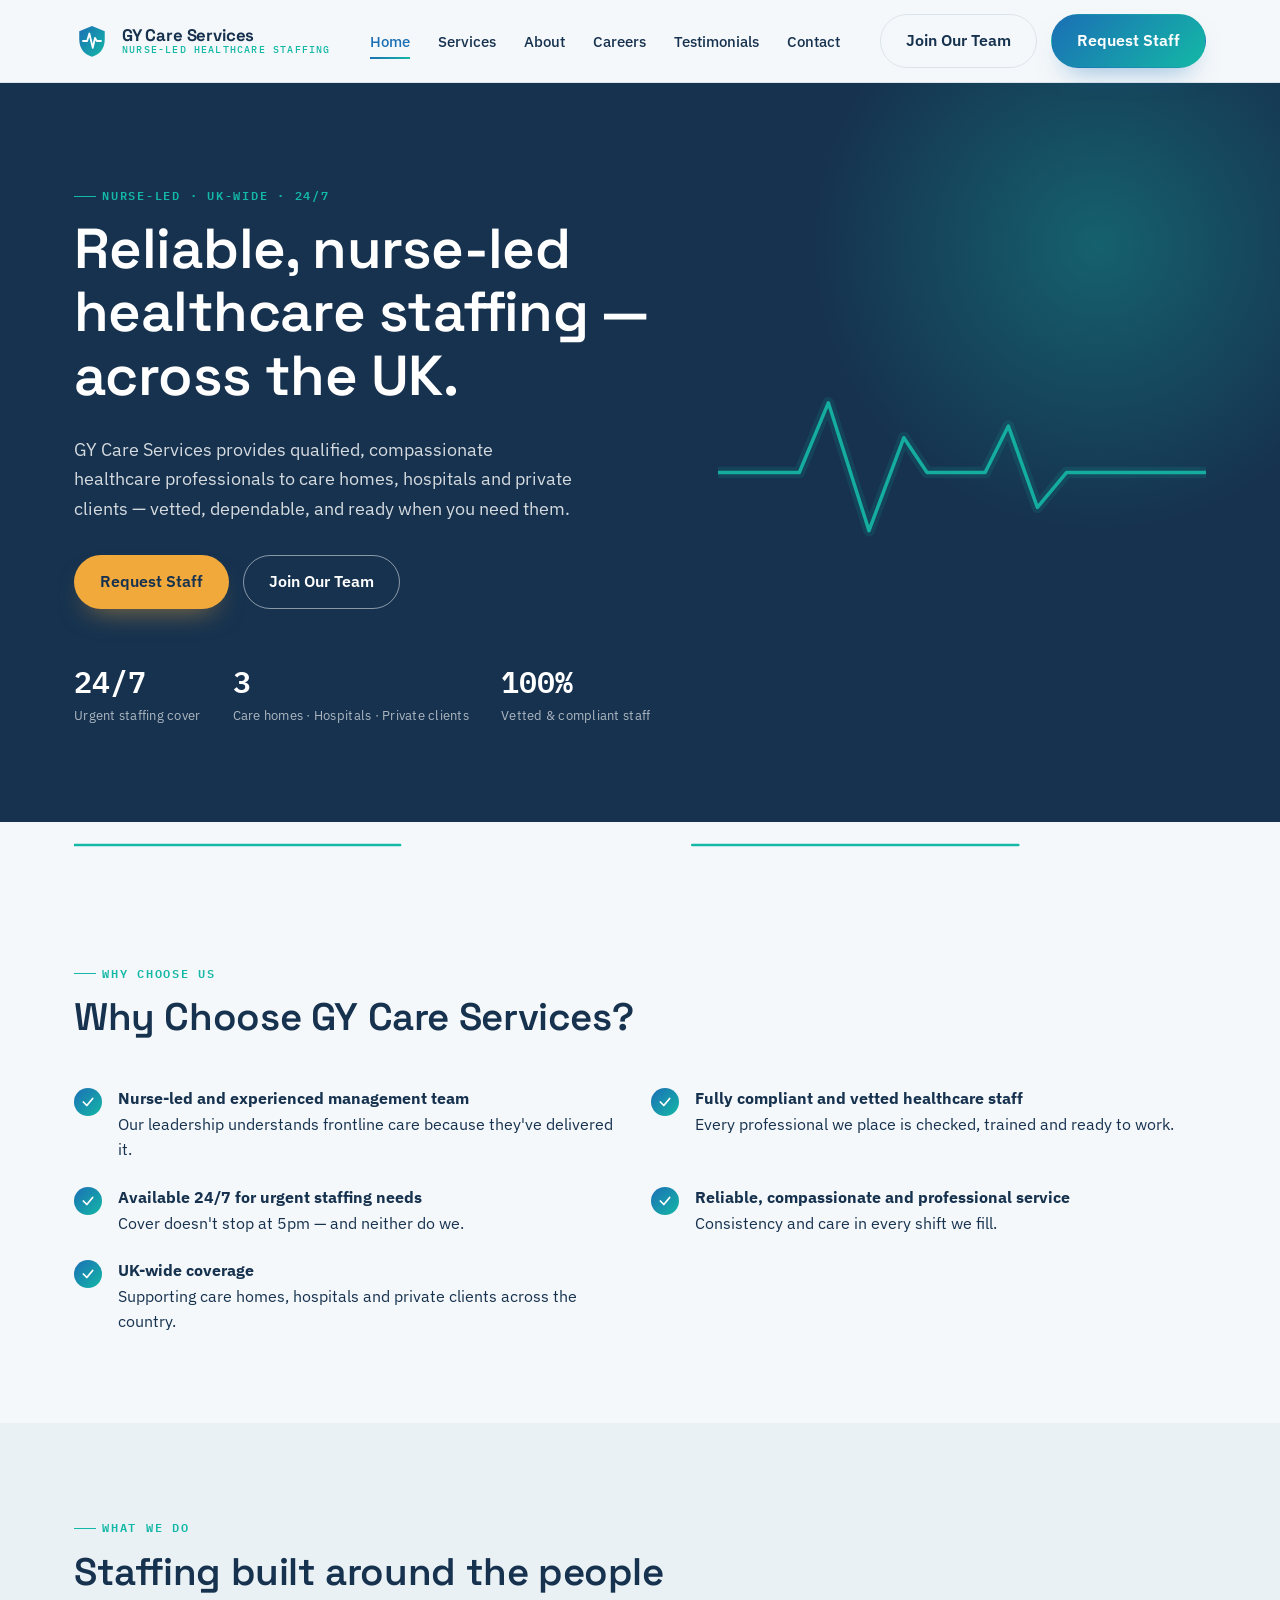
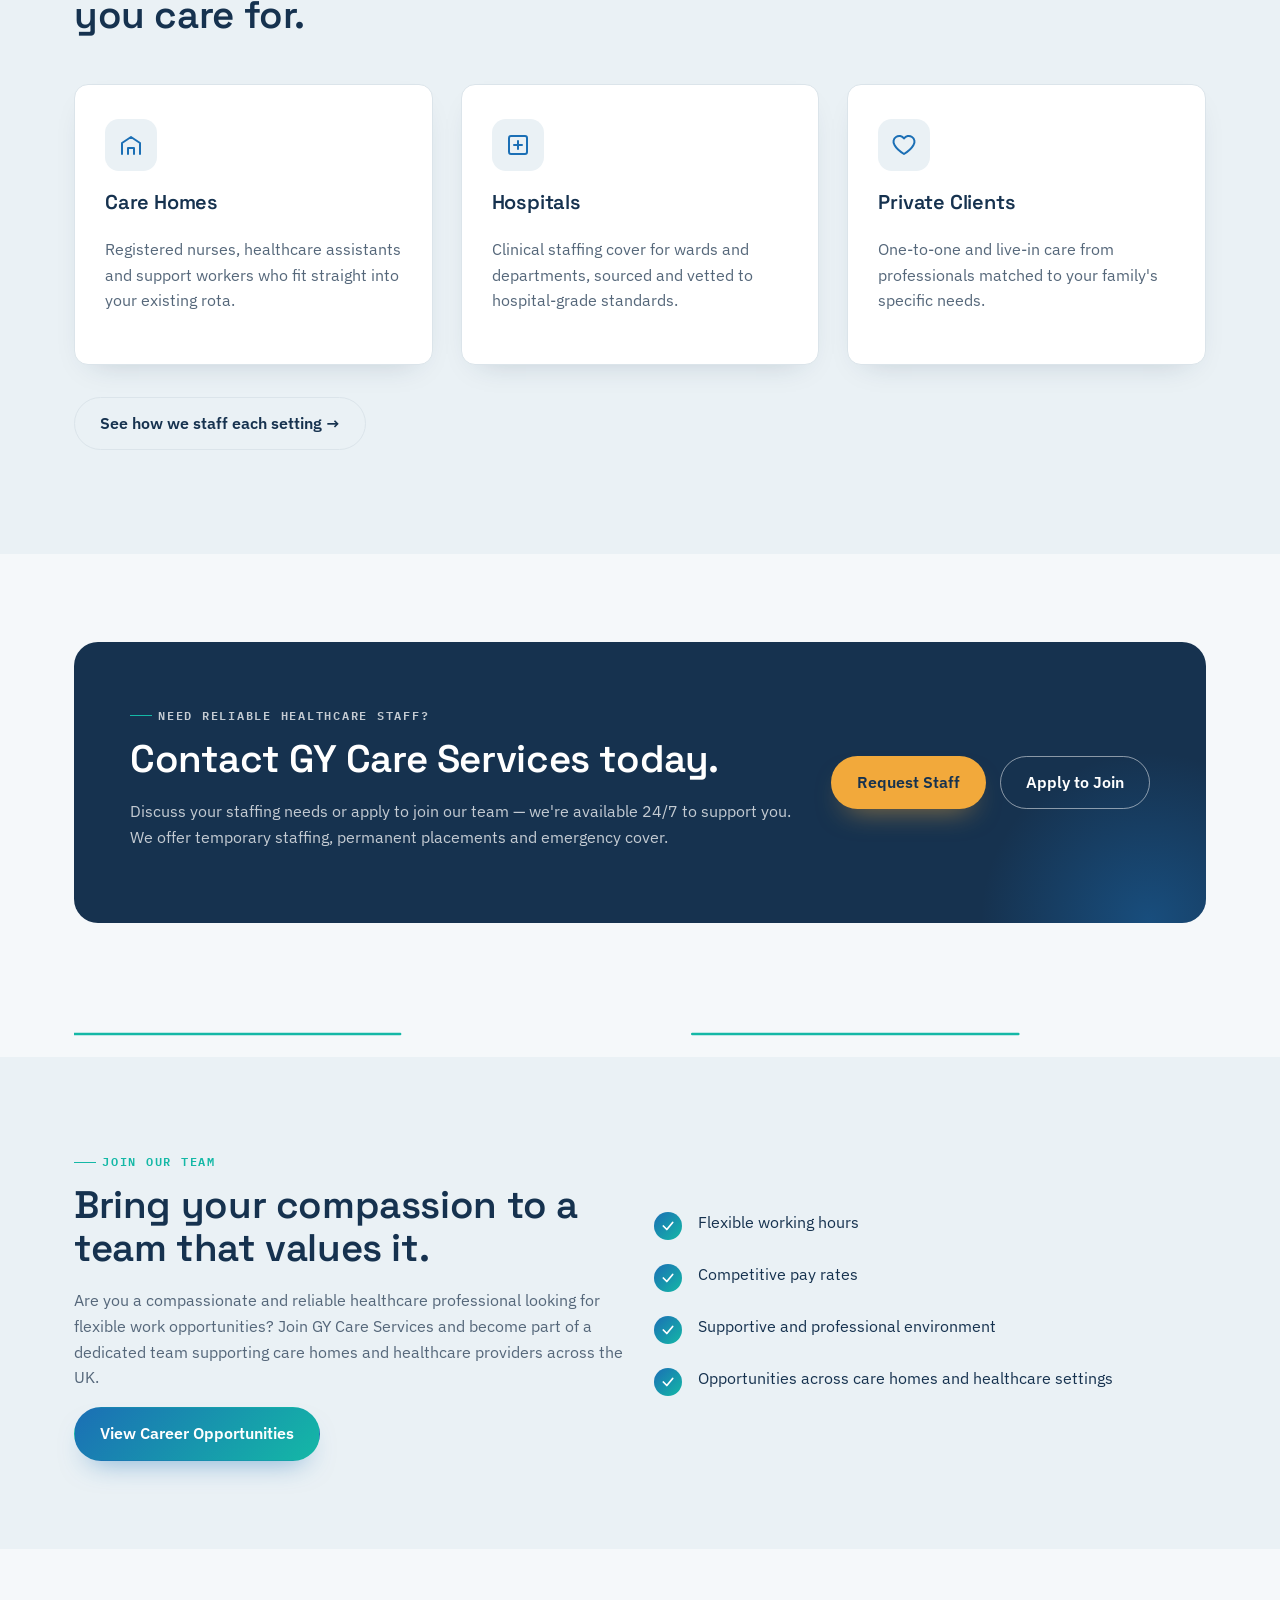
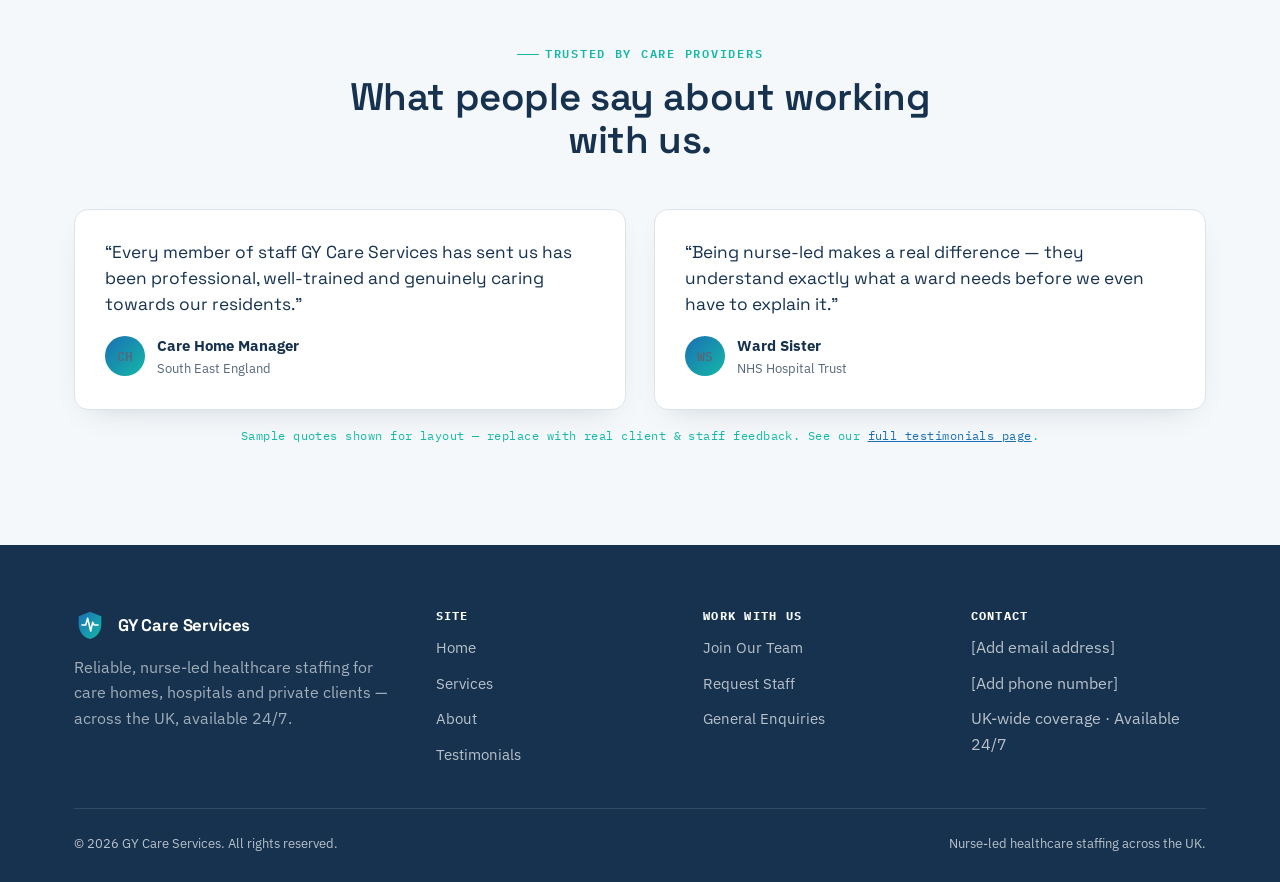
==== gy-care-services/index.html @ 8658a8b5 "Add GY Care Services marketing website Multi-page static site (Home, Services, About, Careers, Testi" ====
<!doctype html>
<html lang="en-GB">
<head>
<meta charset="UTF-8">
<meta name="viewport" content="width=device-width, initial-scale=1">
<title>GY Care Services — Nurse-Led Healthcare Staffing Across the UK</title>
<meta name="description" content="GY Care Services supplies qualified, compassionate healthcare professionals to care homes, hospitals and private clients across the UK. Nurse-led, fully vetted, available 24/7.">
<link rel="icon" type="image/svg+xml" href="images/favicon.svg">
<link rel="preconnect" href="https://fonts.googleapis.com">
<link rel="preconnect" href="https://fonts.gstatic.com" crossorigin>
<link href="https://fonts.googleapis.com/css2?family=Space+Grotesk:wght@500;600;700&family=IBM+Plex+Sans:wght@400;500;600&family=IBM+Plex+Mono:wght@500;600&display=swap" rel="stylesheet">
<link rel="stylesheet" href="css/style.css">
</head>
<body>

<a class="skip-link" href="#main">Skip to content</a>

<header class="site-header" id="siteHeader">
  <div class="header-inner">
    <a href="index.html" class="brand" aria-label="GY Care Services — home">
      <svg class="brand-mark" width="36" height="36" viewBox="0 0 48 48" aria-hidden="true">
        <defs>
          <linearGradient id="gyGrad-home" x1="0" y1="0" x2="1" y2="1">
            <stop offset="0" stop-color="#1B6FB5"/>
            <stop offset="1" stop-color="#14B8A6"/>
          </linearGradient>
        </defs>
        <path d="M24 4 L41 11 V22 C41 34.5 33.5 42.5 24 45 C14.5 42.5 7 34.5 7 22 V11 Z" fill="url(#gyGrad-home)"/>
        <path d="M12 24 H17.5 L20.5 14 L25 33 L28 20 L30.5 24 H36" fill="none" stroke="#fff" stroke-width="2.4" stroke-linecap="round" stroke-linejoin="round"/>
      </svg>
      <span class="brand-name">GY Care Services<small>Nurse-led healthcare staffing</small></span>
    </a>

    <nav class="main-nav" id="mainNav" aria-label="Primary">
      <a href="index.html" aria-current="page">Home</a>
      <a href="services.html">Services</a>
      <a href="about.html">About</a>
      <a href="careers.html">Careers</a>
      <a href="testimonials.html">Testimonials</a>
      <a href="contact.html">Contact</a>
    </nav>

    <div class="header-actions">
      <a class="btn btn-outline" href="careers.html">Join Our Team</a>
      <a class="btn btn-primary" href="contact.html">Request Staff</a>
      <button class="nav-toggle" id="navToggle" aria-expanded="false" aria-controls="mainNav" aria-label="Toggle menu">
        <span></span><span></span><span></span>
      </button>
    </div>
  </div>
</header>

<main id="main">

  <section class="hero">
    <div class="container hero-inner">
      <div>
        <p class="eyebrow">Nurse-led · UK-wide · 24/7</p>
        <h1>Reliable, nurse-led healthcare staffing — across the UK.</h1>
        <p class="hero-lede">GY Care Services provides qualified, compassionate healthcare professionals to care homes, hospitals and private clients — vetted, dependable, and ready when you need them.</p>
        <div class="hero-actions">
          <a class="btn btn-amber" href="contact.html">Request Staff</a>
          <a class="btn btn-ghost" href="careers.html">Join Our Team</a>
        </div>
        <dl class="hero-stats">
          <div class="hero-stat">
            <dt>24/7</dt>
            <dd>Urgent staffing cover</dd>
          </div>
          <div class="hero-stat">
            <dt>3</dt>
            <dd>Care homes · Hospitals · Private clients</dd>
          </div>
          <div class="hero-stat">
            <dt>100%</dt>
            <dd>Vetted &amp; compliant staff</dd>
          </div>
        </dl>
      </div>
      <svg class="hero-pulse" viewBox="0 0 420 160" aria-hidden="true">
        <path d="M0 90 H70 L95 30 L130 140 L160 60 L180 90 H230 L250 50 L275 120 L300 90 H420" fill="none" stroke="currentColor" stroke-width="3" stroke-linecap="round" stroke-linejoin="round" opacity="0.9"/>
        <path d="M0 90 H70 L95 30 L130 140 L160 60 L180 90 H230 L250 50 L275 120 L300 90 H420" fill="none" stroke="currentColor" stroke-width="10" stroke-linecap="round" stroke-linejoin="round" opacity="0.12"/>
      </svg>
    </div>
  </section>

  <svg class="pulse-divider container" viewBox="0 0 1180 46" aria-hidden="true">
    <path d="M0 23 H460 L490 4 L525 42 L560 12 L585 23 H1180"/>
  </svg>

  <section class="section">
    <div class="container">
      <div class="section-head">
        <p class="eyebrow">Why choose us</p>
        <h2>Why Choose GY Care Services?</h2>
      </div>
      <ul class="value-list grid grid-2">
        <li>
          <span class="tick" aria-hidden="true">
            <svg width="14" height="14" viewBox="0 0 24 24"><path fill="none" stroke="currentColor" stroke-width="3" stroke-linecap="round" stroke-linejoin="round" d="M4 12l6 6L20 6"/></svg>
          </span>
          <span><strong>Nurse-led and experienced management team</strong><br>Our leadership understands frontline care because they've delivered it.</span>
        </li>
        <li>
          <span class="tick" aria-hidden="true">
            <svg width="14" height="14" viewBox="0 0 24 24"><path fill="none" stroke="currentColor" stroke-width="3" stroke-linecap="round" stroke-linejoin="round" d="M4 12l6 6L20 6"/></svg>
          </span>
          <span><strong>Fully compliant and vetted healthcare staff</strong><br>Every professional we place is checked, trained and ready to work.</span>
        </li>
        <li>
          <span class="tick" aria-hidden="true">
            <svg width="14" height="14" viewBox="0 0 24 24"><path fill="none" stroke="currentColor" stroke-width="3" stroke-linecap="round" stroke-linejoin="round" d="M4 12l6 6L20 6"/></svg>
          </span>
          <span><strong>Available 24/7 for urgent staffing needs</strong><br>Cover doesn't stop at 5pm — and neither do we.</span>
        </li>
        <li>
          <span class="tick" aria-hidden="true">
            <svg width="14" height="14" viewBox="0 0 24 24"><path fill="none" stroke="currentColor" stroke-width="3" stroke-linecap="round" stroke-linejoin="round" d="M4 12l6 6L20 6"/></svg>
          </span>
          <span><strong>Reliable, compassionate and professional service</strong><br>Consistency and care in every shift we fill.</span>
        </li>
        <li>
          <span class="tick" aria-hidden="true">
            <svg width="14" height="14" viewBox="0 0 24 24"><path fill="none" stroke="currentColor" stroke-width="3" stroke-linecap="round" stroke-linejoin="round" d="M4 12l6 6L20 6"/></svg>
          </span>
          <span><strong>UK-wide coverage</strong><br>Supporting care homes, hospitals and private clients across the country.</span>
        </li>
      </ul>
    </div>
  </section>

  <section class="section section-alt">
    <div class="container">
      <div class="section-head">
        <p class="eyebrow">What we do</p>
        <h2>Staffing built around the people you care for.</h2>
      </div>
      <div class="grid grid-3">
        <div class="service-card">
          <div class="icon" aria-hidden="true">
            <svg width="24" height="24" viewBox="0 0 24 24"><path fill="none" stroke="currentColor" stroke-width="2" stroke-linecap="round" stroke-linejoin="round" d="M3 21V10l9-6 9 6v11M9 21v-6h6v6"/></svg>
          </div>
          <h3>Care Homes</h3>
          <p>Registered nurses, healthcare assistants and support workers who fit straight into your existing rota.</p>
        </div>
        <div class="service-card">
          <div class="icon" aria-hidden="true">
            <svg width="24" height="24" viewBox="0 0 24 24"><path fill="none" stroke="currentColor" stroke-width="2" stroke-linecap="round" stroke-linejoin="round" d="M19 3H5a2 2 0 00-2 2v14a2 2 0 002 2h14a2 2 0 002-2V5a2 2 0 00-2-2zM12 8v8M8 12h8"/></svg>
          </div>
          <h3>Hospitals</h3>
          <p>Clinical staffing cover for wards and departments, sourced and vetted to hospital-grade standards.</p>
        </div>
        <div class="service-card">
          <div class="icon" aria-hidden="true">
            <svg width="24" height="24" viewBox="0 0 24 24"><path fill="none" stroke="currentColor" stroke-width="2" stroke-linecap="round" stroke-linejoin="round" d="M12 21s-7-4.35-9.5-9A5.5 5.5 0 0112 5.5 5.5 5.5 0 0121.5 12c-2.5 4.65-9.5 9-9.5 9z"/></svg>
          </div>
          <h3>Private Clients</h3>
          <p>One-to-one and live-in care from professionals matched to your family's specific needs.</p>
        </div>
      </div>
      <p class="mt-0" style="margin-top:2em;"><a class="btn btn-outline" href="services.html">See how we staff each setting →</a></p>
    </div>
  </section>

  <section class="section">
    <div class="container">
      <div class="cta-band">
        <div>
          <p class="eyebrow">Need reliable healthcare staff?</p>
          <h2>Contact GY Care Services today.</h2>
          <p>Discuss your staffing needs or apply to join our team — we're available 24/7 to support you. We offer temporary staffing, permanent placements and emergency cover.</p>
        </div>
        <div class="cta-actions">
          <a class="btn btn-amber" href="contact.html">Request Staff</a>
          <a class="btn btn-ghost" href="careers.html">Apply to Join</a>
        </div>
      </div>
    </div>
  </section>

  <svg class="pulse-divider container" viewBox="0 0 1180 46" aria-hidden="true">
    <path d="M0 23 H460 L490 4 L525 42 L560 12 L585 23 H1180"/>
  </svg>

  <section class="section section-alt">
    <div class="container grid grid-2" style="align-items:center;">
      <div>
        <p class="eyebrow">Join our team</p>
        <h2>Bring your compassion to a team that values it.</h2>
        <p>Are you a compassionate and reliable healthcare professional looking for flexible work opportunities? Join GY Care Services and become part of a dedicated team supporting care homes and healthcare providers across the UK.</p>
        <a class="btn btn-primary" href="careers.html">View Career Opportunities</a>
      </div>
      <ul class="value-list">
        <li>
          <span class="tick" aria-hidden="true">
            <svg width="14" height="14" viewBox="0 0 24 24"><path fill="none" stroke="currentColor" stroke-width="3" stroke-linecap="round" stroke-linejoin="round" d="M4 12l6 6L20 6"/></svg>
          </span>
          <span>Flexible working hours</span>
        </li>
        <li>
          <span class="tick" aria-hidden="true">
            <svg width="14" height="14" viewBox="0 0 24 24"><path fill="none" stroke="currentColor" stroke-width="3" stroke-linecap="round" stroke-linejoin="round" d="M4 12l6 6L20 6"/></svg>
          </span>
          <span>Competitive pay rates</span>
        </li>
        <li>
          <span class="tick" aria-hidden="true">
            <svg width="14" height="14" viewBox="0 0 24 24"><path fill="none" stroke="currentColor" stroke-width="3" stroke-linecap="round" stroke-linejoin="round" d="M4 12l6 6L20 6"/></svg>
          </span>
          <span>Supportive and professional environment</span>
        </li>
        <li>
          <span class="tick" aria-hidden="true">
            <svg width="14" height="14" viewBox="0 0 24 24"><path fill="none" stroke="currentColor" stroke-width="3" stroke-linecap="round" stroke-linejoin="round" d="M4 12l6 6L20 6"/></svg>
          </span>
          <span>Opportunities across care homes and healthcare settings</span>
        </li>
      </ul>
    </div>
  </section>

  <section class="section">
    <div class="container">
      <div class="section-head center">
        <p class="eyebrow">Trusted by care providers</p>
        <h2>What people say about working with us.</h2>
      </div>
      <div class="grid grid-2">
        <div class="testimonial">
          <blockquote>Every member of staff GY Care Services has sent us has been professional, well-trained and genuinely caring towards our residents.</blockquote>
          <div class="testimonial-attr">
            <span class="testimonial-avatar" aria-hidden="true">CH</span>
            <span><strong>Care Home Manager</strong><span>South East England</span></span>
          </div>
        </div>
        <div class="testimonial">
          <blockquote>Being nurse-led makes a real difference — they understand exactly what a ward needs before we even have to explain it.</blockquote>
          <div class="testimonial-attr">
            <span class="testimonial-avatar" aria-hidden="true">WS</span>
            <span><strong>Ward Sister</strong><span>NHS Hospital Trust</span></span>
          </div>
        </div>
      </div>
      <p class="text-center placeholder-note" style="margin-top:1.5em;">Sample quotes shown for layout — replace with real client &amp; staff feedback. See our <a href="testimonials.html">full testimonials page</a>.</p>
    </div>
  </section>

</main>

<footer class="site-footer">
  <div class="container">
    <div class="footer-grid">
      <div class="footer-brand">
        <a href="index.html" class="brand" aria-label="GY Care Services — home">
          <svg class="brand-mark" width="32" height="32" viewBox="0 0 48 48" aria-hidden="true">
            <defs>
              <linearGradient id="gyGradFoot-home" x1="0" y1="0" x2="1" y2="1">
                <stop offset="0" stop-color="#1B6FB5"/>
                <stop offset="1" stop-color="#14B8A6"/>
              </linearGradient>
            </defs>
            <path d="M24 4 L41 11 V22 C41 34.5 33.5 42.5 24 45 C14.5 42.5 7 34.5 7 22 V11 Z" fill="url(#gyGradFoot-home)"/>
            <path d="M12 24 H17.5 L20.5 14 L25 33 L28 20 L30.5 24 H36" fill="none" stroke="#fff" stroke-width="2.4" stroke-linecap="round" stroke-linejoin="round"/>
          </svg>
          <span class="brand-name">GY Care Services</span>
        </a>
        <p>Reliable, nurse-led healthcare staffing for care homes, hospitals and private clients — across the UK, available 24/7.</p>
      </div>
      <div class="footer-col">
        <h4>Site</h4>
        <ul>
          <li><a href="index.html">Home</a></li>
          <li><a href="services.html">Services</a></li>
          <li><a href="about.html">About</a></li>
          <li><a href="testimonials.html">Testimonials</a></li>
        </ul>
      </div>
      <div class="footer-col">
        <h4>Work With Us</h4>
        <ul>
          <li><a href="careers.html">Join Our Team</a></li>
          <li><a href="contact.html">Request Staff</a></li>
          <li><a href="contact.html">General Enquiries</a></li>
        </ul>
      </div>
      <div class="footer-col">
        <h4>Contact</h4>
        <ul>
          <li>[Add email address]</li>
          <li>[Add phone number]</li>
          <li>UK-wide coverage · Available 24/7</li>
        </ul>
      </div>
    </div>
    <div class="footer-bottom">
      <span>© <span id="year"></span> GY Care Services. All rights reserved.</span>
      <span>Nurse-led healthcare staffing across the UK.</span>
    </div>
  </div>
</footer>

<script src="js/main.js"></script>
<script>document.getElementById("year").textContent = new Date().getFullYear();</script>
</body>
</html>
---- gy-care-services/css/style.css ----
/* ============================================================
   GY Care Services — design tokens
   Signature: the EKG/heartbeat pulse from the brand mark, used
   as the site's recurring structural device (dividers, reveals)
   rather than as decoration — it stands for "always monitoring,
   always available."
   ============================================================ */

:root {
  --ink: #16324f;        /* headings, dark surfaces */
  --blue: #1b6fb5;       /* primary brand blue */
  --teal: #14b8a6;       /* secondary brand teal (gradient partner) */
  --white: #ffffff;
  --mist: #f5f8fa;       /* page background */
  --mist-deep: #eaf1f5;  /* card / alt-section background */
  --slate: #55677a;      /* secondary / body-muted text */
  --amber: #f2a93b;      /* single warm accent — human warmth against clinical blues */
  --line: #dbe4ea;

  --gradient-brand: linear-gradient(135deg, var(--blue), var(--teal));

  --font-display: "Space Grotesk", "Segoe UI", sans-serif;
  --font-body: "IBM Plex Sans", "Segoe UI", sans-serif;
  --font-mono: "IBM Plex Mono", ui-monospace, monospace;

  --container: 1180px;
  --radius: 14px;
  --shadow-soft: 0 20px 50px -25px rgba(22, 50, 79, 0.35);
  --shadow-card: 0 12px 30px -18px rgba(22, 50, 79, 0.25);
}

* { box-sizing: border-box; }
html { scroll-behavior: smooth; }

@media (prefers-reduced-motion: reduce) {
  html { scroll-behavior: auto; }
  *, *::before, *::after {
    animation-duration: 0.001ms !important;
    animation-iteration-count: 1 !important;
    transition-duration: 0.001ms !important;
    scroll-behavior: auto !important;
  }
}

body {
  margin: 0;
  font-family: var(--font-body);
  color: var(--ink);
  background: var(--mist);
  line-height: 1.6;
  -webkit-font-smoothing: antialiased;
}

h1, h2, h3, h4 {
  font-family: var(--font-display);
  color: var(--ink);
  line-height: 1.12;
  margin: 0 0 0.5em;
  letter-spacing: -0.01em;
}

h1 { font-size: clamp(2.4rem, 4.4vw, 3.8rem); font-weight: 600; }
h2 { font-size: clamp(1.8rem, 3vw, 2.5rem); font-weight: 600; }
h3 { font-size: 1.25rem; font-weight: 600; }

p { margin: 0 0 1em; color: var(--slate); }
a { color: var(--blue); }

.eyebrow {
  display: inline-flex;
  align-items: center;
  gap: 0.5em;
  font-family: var(--font-mono);
  font-size: 0.78rem;
  letter-spacing: 0.14em;
  text-transform: uppercase;
  color: var(--teal);
  font-weight: 600;
  margin-bottom: 0.9em;
}
.eyebrow::before {
  content: "";
  width: 22px;
  height: 1px;
  background: var(--teal);
}

.container {
  width: 100%;
  max-width: var(--container);
  margin: 0 auto;
  padding: 0 24px;
}

img, svg { max-width: 100%; }

.skip-link {
  position: absolute;
  left: -999px;
  top: 0;
  background: var(--ink);
  color: var(--white);
  padding: 12px 18px;
  z-index: 200;
  border-radius: 0 0 8px 0;
}
.skip-link:focus {
  left: 0;
}

:focus-visible {
  outline: 3px solid var(--amber);
  outline-offset: 3px;
}

/* ---------------- Buttons ---------------- */
.btn {
  display: inline-flex;
  align-items: center;
  justify-content: center;
  gap: 0.5em;
  font-family: var(--font-body);
  font-weight: 600;
  font-size: 0.98rem;
  padding: 0.85em 1.6em;
  border-radius: 999px;
  border: 1.5px solid transparent;
  cursor: pointer;
  text-decoration: none;
  transition: transform 0.15s ease, box-shadow 0.15s ease, background 0.15s ease, color .15s ease;
  white-space: nowrap;
}
.btn:hover { transform: translateY(-2px); }

.btn-primary {
  background: var(--gradient-brand);
  color: var(--white);
  box-shadow: 0 14px 28px -14px rgba(27, 111, 181, 0.55);
}
.btn-primary:hover { box-shadow: 0 18px 34px -14px rgba(27, 111, 181, 0.65); }

.btn-amber {
  background: var(--amber);
  color: var(--ink);
  box-shadow: 0 14px 28px -14px rgba(242, 169, 59, 0.6);
}

.btn-ghost {
  background: transparent;
  border-color: rgba(255,255,255,0.5);
  color: var(--white);
}
.btn-ghost:hover { background: rgba(255,255,255,0.12); }

.btn-outline {
  background: transparent;
  border-color: var(--line);
  color: var(--ink);
}
.btn-outline:hover { border-color: var(--blue); color: var(--blue); }

/* ---------------- Header ---------------- */
.site-header {
  position: sticky;
  top: 0;
  z-index: 100;
  background: rgba(245, 248, 250, 0.88);
  backdrop-filter: blur(10px);
  border-bottom: 1px solid var(--line);
}
.header-inner {
  max-width: var(--container);
  margin: 0 auto;
  padding: 14px 24px;
  display: flex;
  align-items: center;
  justify-content: space-between;
  gap: 20px;
}

.brand {
  display: flex;
  align-items: center;
  gap: 12px;
  text-decoration: none;
  color: var(--ink);
}
.brand-mark { flex-shrink: 0; }
.brand-name {
  font-family: var(--font-display);
  font-weight: 700;
  font-size: 1.05rem;
  letter-spacing: -0.01em;
  line-height: 1.1;
}
.brand-name small {
  display: block;
  font-family: var(--font-mono);
  font-weight: 500;
  font-size: 0.62rem;
  letter-spacing: 0.12em;
  text-transform: uppercase;
  color: var(--teal);
}

.main-nav {
  display: flex;
  align-items: center;
  gap: 28px;
}
.main-nav a {
  color: var(--ink);
  text-decoration: none;
  font-weight: 500;
  font-size: 0.96rem;
  position: relative;
  padding: 6px 0;
}
.main-nav a::after {
  content: "";
  position: absolute;
  left: 0; right: 0; bottom: 0;
  height: 2px;
  background: var(--gradient-brand);
  transform: scaleX(0);
  transform-origin: left;
  transition: transform 0.2s ease;
}
.main-nav a:hover::after,
.main-nav a[aria-current="page"]::after {
  transform: scaleX(1);
}
.main-nav a[aria-current="page"] {
  color: var(--blue);
}

.header-actions {
  display: flex;
  align-items: center;
  gap: 14px;
}
.tel-link {
  display: flex;
  align-items: center;
  gap: 8px;
  color: var(--ink);
  text-decoration: none;
  font-weight: 600;
  font-size: 0.92rem;
}
.tel-link svg { color: var(--teal); }

.nav-toggle {
  display: none;
  flex-direction: column;
  justify-content: center;
  gap: 5px;
  width: 40px;
  height: 40px;
  border-radius: 8px;
  border: 1px solid var(--line);
  background: var(--white);
  cursor: pointer;
}
.nav-toggle span {
  display: block;
  height: 2px;
  background: var(--ink);
  border-radius: 2px;
  transition: transform 0.2s ease, opacity 0.2s ease;
}
.nav-toggle[aria-expanded="true"] span:nth-child(1) { transform: translateY(7px) rotate(45deg); }
.nav-toggle[aria-expanded="true"] span:nth-child(2) { opacity: 0; }
.nav-toggle[aria-expanded="true"] span:nth-child(3) { transform: translateY(-7px) rotate(-45deg); }

/* ---------------- Hero ---------------- */
.hero {
  position: relative;
  background: var(--ink);
  color: var(--white);
  overflow: hidden;
  padding: 96px 0 80px;
}
.hero::before {
  content: "";
  position: absolute;
  inset: -20% -10% auto auto;
  width: 620px;
  height: 620px;
  background: radial-gradient(circle, rgba(20, 184, 166, 0.35), transparent 65%);
  pointer-events: none;
}
.hero-inner {
  position: relative;
  z-index: 1;
  display: grid;
  grid-template-columns: 1.1fr 0.9fr;
  gap: 48px;
  align-items: center;
}
.hero h1 { color: var(--white); }
.hero-lede {
  font-size: 1.15rem;
  color: rgba(255,255,255,0.82);
  max-width: 46ch;
}
.hero-actions {
  display: flex;
  gap: 14px;
  margin-top: 2em;
  flex-wrap: wrap;
}
.hero-pulse {
  width: 100%;
  height: auto;
  color: var(--teal);
}
.hero-stats {
  display: flex;
  gap: 32px;
  margin-top: 3em;
  flex-wrap: wrap;
}
.hero-stat dt {
  font-family: var(--font-mono);
  font-size: 1.9rem;
  font-weight: 600;
  color: var(--white);
}
.hero-stat dd {
  margin: 0;
  font-size: 0.82rem;
  color: rgba(255,255,255,0.65);
  letter-spacing: 0.02em;
}

/* ---------------- Page intro (interior pages) ---------------- */
.page-intro {
  position: relative;
  background: var(--ink);
  color: var(--white);
  overflow: hidden;
  padding: 72px 0 64px;
}
.page-intro::before {
  content: "";
  position: absolute;
  inset: -30% -10% auto auto;
  width: 480px;
  height: 480px;
  background: radial-gradient(circle, rgba(20, 184, 166, 0.3), transparent 65%);
  pointer-events: none;
}
.page-intro .container { position: relative; z-index: 1; }
.page-intro h1 { color: var(--white); max-width: 22ch; }
.page-intro .hero-lede { max-width: 56ch; }

/* ---------------- EKG divider — signature element ---------------- */
.pulse-divider {
  display: block;
  width: 100%;
  height: 46px;
  color: var(--teal);
  margin: 0 auto;
}
.pulse-divider path {
  fill: none;
  stroke: currentColor;
  stroke-width: 2.5;
  stroke-linecap: round;
  stroke-linejoin: round;
  stroke-dasharray: 340;
  stroke-dashoffset: 340;
  transition: stroke-dashoffset 1.1s ease;
}
.pulse-divider.is-visible path {
  stroke-dashoffset: 0;
}

/* ---------------- Sections ---------------- */
.section { padding: 88px 0; }
.section-alt { background: var(--mist-deep); }
.section-ink { background: var(--ink); color: var(--white); }
.section-ink h2, .section-ink h3 { color: var(--white); }
.section-ink p { color: rgba(255,255,255,0.75); }
.section-ink .eyebrow { color: var(--teal); }

.section-head {
  max-width: 62ch;
  margin: 0 0 3em;
}
.section-head.center {
  margin-left: auto;
  margin-right: auto;
  text-align: center;
}

/* ---------------- Grids & cards ---------------- */
.grid {
  display: grid;
  gap: 28px;
}
.grid-3 { grid-template-columns: repeat(3, 1fr); }
.grid-2 { grid-template-columns: repeat(2, 1fr); }

.card {
  background: var(--white);
  border: 1px solid var(--line);
  border-radius: var(--radius);
  padding: 32px;
  box-shadow: var(--shadow-card);
}

.value-card { position: relative; padding-left: 32px; }
.value-list {
  list-style: none;
  margin: 0;
  padding: 0;
  display: grid;
  gap: 22px;
}
.value-list li {
  display: flex;
  gap: 16px;
  align-items: flex-start;
}
.value-list .tick {
  flex-shrink: 0;
  width: 28px;
  height: 28px;
  border-radius: 50%;
  background: var(--gradient-brand);
  color: var(--white);
  display: flex;
  align-items: center;
  justify-content: center;
  margin-top: 2px;
}
.value-list strong { color: var(--ink); }

.service-card {
  background: var(--white);
  border: 1px solid var(--line);
  border-radius: var(--radius);
  padding: 34px 30px;
  box-shadow: var(--shadow-card);
  display: flex;
  flex-direction: column;
  gap: 14px;
}
.service-card .icon {
  width: 52px;
  height: 52px;
  border-radius: 14px;
  background: var(--mist-deep);
  color: var(--blue);
  display: flex;
  align-items: center;
  justify-content: center;
  margin-bottom: 6px;
}
.service-card ul {
  margin: 6px 0 0;
  padding-left: 1.1em;
  color: var(--slate);
  font-size: 0.94rem;
}
.service-card ul li { margin-bottom: 6px; }

.model-strip {
  display: grid;
  grid-template-columns: repeat(3, 1fr);
  gap: 1px;
  background: var(--line);
  border: 1px solid var(--line);
  border-radius: var(--radius);
  overflow: hidden;
}
.model-strip > div {
  background: var(--white);
  padding: 28px;
}
.model-strip h3 { margin-bottom: 6px; }
.model-strip .tag {
  font-family: var(--font-mono);
  font-size: 0.72rem;
  letter-spacing: 0.1em;
  text-transform: uppercase;
  color: var(--teal);
}

/* ---------------- Testimonials ---------------- */
.testimonial {
  background: var(--white);
  border: 1px solid var(--line);
  border-radius: var(--radius);
  padding: 30px;
  box-shadow: var(--shadow-card);
  display: flex;
  flex-direction: column;
  gap: 16px;
}
.testimonial blockquote {
  margin: 0;
  font-family: var(--font-display);
  font-size: 1.08rem;
  color: var(--ink);
  line-height: 1.5;
}
.testimonial blockquote::before { content: "\201C"; }
.testimonial blockquote::after { content: "\201D"; }
.testimonial-attr {
  display: flex;
  align-items: center;
  gap: 12px;
}
.testimonial-avatar {
  width: 40px;
  height: 40px;
  border-radius: 50%;
  background: var(--gradient-brand);
  color: var(--white);
  display: flex;
  align-items: center;
  justify-content: center;
  font-family: var(--font-mono);
  font-weight: 600;
  font-size: 0.85rem;
}
.testimonial-attr strong { color: var(--ink); display: block; font-size: 0.92rem; }
.testimonial-attr span { color: var(--slate); font-size: 0.82rem; }

.placeholder-note {
  font-family: var(--font-mono);
  font-size: 0.72rem;
  color: var(--teal);
  letter-spacing: 0.04em;
}

/* ---------------- CTA band ---------------- */
.cta-band {
  background: var(--ink);
  color: var(--white);
  border-radius: 24px;
  padding: 56px;
  display: grid;
  grid-template-columns: 1.3fr auto;
  gap: 32px;
  align-items: center;
  position: relative;
  overflow: hidden;
}
.cta-band::after {
  content: "";
  position: absolute;
  inset: auto -10% -60% auto;
  width: 340px;
  height: 340px;
  background: radial-gradient(circle, rgba(27,111,181,0.45), transparent 70%);
}
.cta-band h2 { color: var(--white); position: relative; z-index: 1; }
.cta-band p { color: rgba(255,255,255,0.75); position: relative; z-index: 1; }
.cta-actions { display: flex; gap: 14px; position: relative; z-index: 1; flex-wrap: wrap; }

/* ---------------- Forms ---------------- */
.form-card {
  background: var(--white);
  border: 1px solid var(--line);
  border-radius: var(--radius);
  padding: 36px;
  box-shadow: var(--shadow-card);
}
.form-row { display: grid; gap: 18px; }
.form-row.two { grid-template-columns: 1fr 1fr; }
.field { display: flex; flex-direction: column; gap: 6px; }
.field label {
  font-size: 0.86rem;
  font-weight: 600;
  color: var(--ink);
}
.field .hint {
  font-size: 0.76rem;
  color: var(--slate);
}
.field input,
.field select,
.field textarea {
  font-family: var(--font-body);
  font-size: 0.96rem;
  padding: 0.75em 0.9em;
  border: 1.5px solid var(--line);
  border-radius: 10px;
  background: var(--mist);
  color: var(--ink);
}
.field input:focus,
.field select:focus,
.field textarea:focus {
  outline: none;
  border-color: var(--teal);
  background: var(--white);
}
.field textarea { resize: vertical; min-height: 120px; }
.form-note {
  font-size: 0.82rem;
  color: var(--slate);
  margin-top: 1em;
}
.form-success {
  display: none;
  background: var(--mist-deep);
  border: 1px solid var(--teal);
  border-radius: 10px;
  padding: 16px 18px;
  font-size: 0.92rem;
  margin-bottom: 18px;
}
.form-success.is-visible { display: block; }

/* ---------------- Contact details ---------------- */
.contact-list {
  list-style: none;
  margin: 0;
  padding: 0;
  display: grid;
  gap: 20px;
}
.contact-list li {
  display: flex;
  gap: 14px;
  align-items: flex-start;
}
.contact-list .ic {
  width: 40px;
  height: 40px;
  border-radius: 10px;
  background: var(--mist-deep);
  color: var(--blue);
  display: flex;
  align-items: center;
  justify-content: center;
  flex-shrink: 0;
}
.contact-list strong { color: var(--ink); display: block; }
.contact-list a { color: var(--ink); text-decoration: none; font-weight: 600; }
.contact-list a:hover { color: var(--blue); }

/* ---------------- Footer ---------------- */
.site-footer {
  background: var(--ink);
  color: rgba(255,255,255,0.7);
  padding: 64px 0 28px;
}
.footer-grid {
  display: grid;
  grid-template-columns: 1.4fr 1fr 1fr 1fr;
  gap: 32px;
  padding-bottom: 40px;
  border-bottom: 1px solid rgba(255,255,255,0.12);
}
.footer-brand .brand-name, .footer-brand .brand-name small { color: var(--white); }
.footer-brand p { color: rgba(255,255,255,0.6); max-width: 34ch; margin-top: 14px; }
.footer-col h4 {
  color: var(--white);
  font-family: var(--font-mono);
  font-size: 0.78rem;
  letter-spacing: 0.1em;
  text-transform: uppercase;
  margin-bottom: 1em;
}
.footer-col ul { list-style: none; margin: 0; padding: 0; display: grid; gap: 10px; }
.footer-col a { color: rgba(255,255,255,0.7); text-decoration: none; font-size: 0.92rem; }
.footer-col a:hover { color: var(--teal); }
.footer-bottom {
  display: flex;
  justify-content: space-between;
  align-items: center;
  flex-wrap: wrap;
  gap: 12px;
  padding-top: 24px;
  font-size: 0.82rem;
}
.footer-bottom a { color: rgba(255,255,255,0.7); }

/* ---------------- Utilities ---------------- */
.mt-0 { margin-top: 0; }
.text-center { text-align: center; }
.badge-row {
  display: flex;
  flex-wrap: wrap;
  gap: 10px;
  margin-top: 1.5em;
}
.badge {
  display: inline-flex;
  align-items: center;
  gap: 8px;
  padding: 8px 14px;
  border-radius: 999px;
  background: var(--mist-deep);
  color: var(--ink);
  font-size: 0.82rem;
  font-weight: 600;
}
.badge svg { color: var(--teal); }

/* ---------------- Responsive ---------------- */
@media (max-width: 980px) {
  .hero-inner { grid-template-columns: 1fr; }
  .grid-3 { grid-template-columns: repeat(2, 1fr); }
  .footer-grid { grid-template-columns: 1fr 1fr; }
  .model-strip { grid-template-columns: 1fr; }
  .cta-band { grid-template-columns: 1fr; text-align: left; }
}

@media (max-width: 760px) {
  .main-nav, .header-actions .tel-link, .header-actions .btn { display: none; }
  .nav-toggle { display: flex; }
  .site-header.nav-open .main-nav {
    display: flex;
    position: absolute;
    top: 100%;
    left: 0;
    right: 0;
    background: var(--white);
    flex-direction: column;
    padding: 20px 24px 28px;
    border-bottom: 1px solid var(--line);
    gap: 16px;
  }
  .grid-3, .grid-2 { grid-template-columns: 1fr; }
  .footer-grid { grid-template-columns: 1fr; }
  .form-row.two { grid-template-columns: 1fr; }
  .hero { padding: 64px 0 56px; }
  .section { padding: 60px 0; }
  .cta-band { padding: 36px 24px; }
}
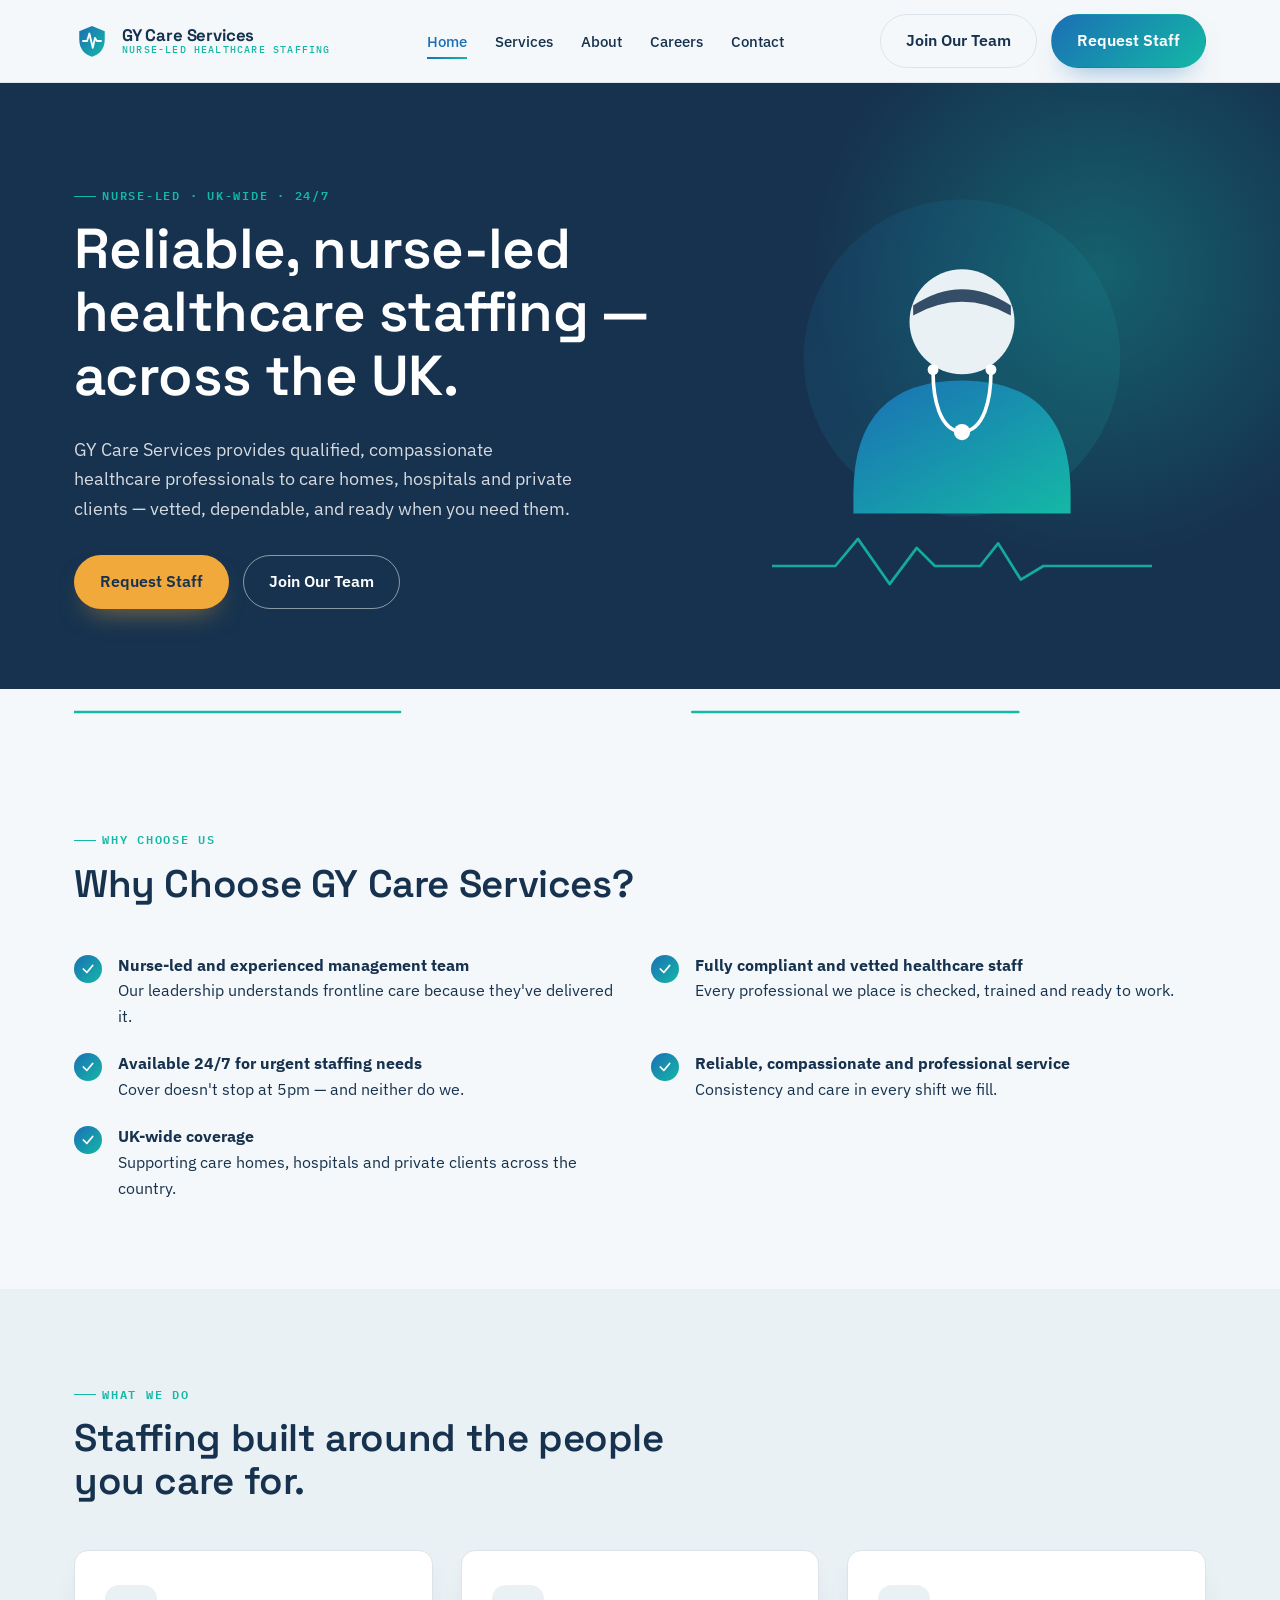
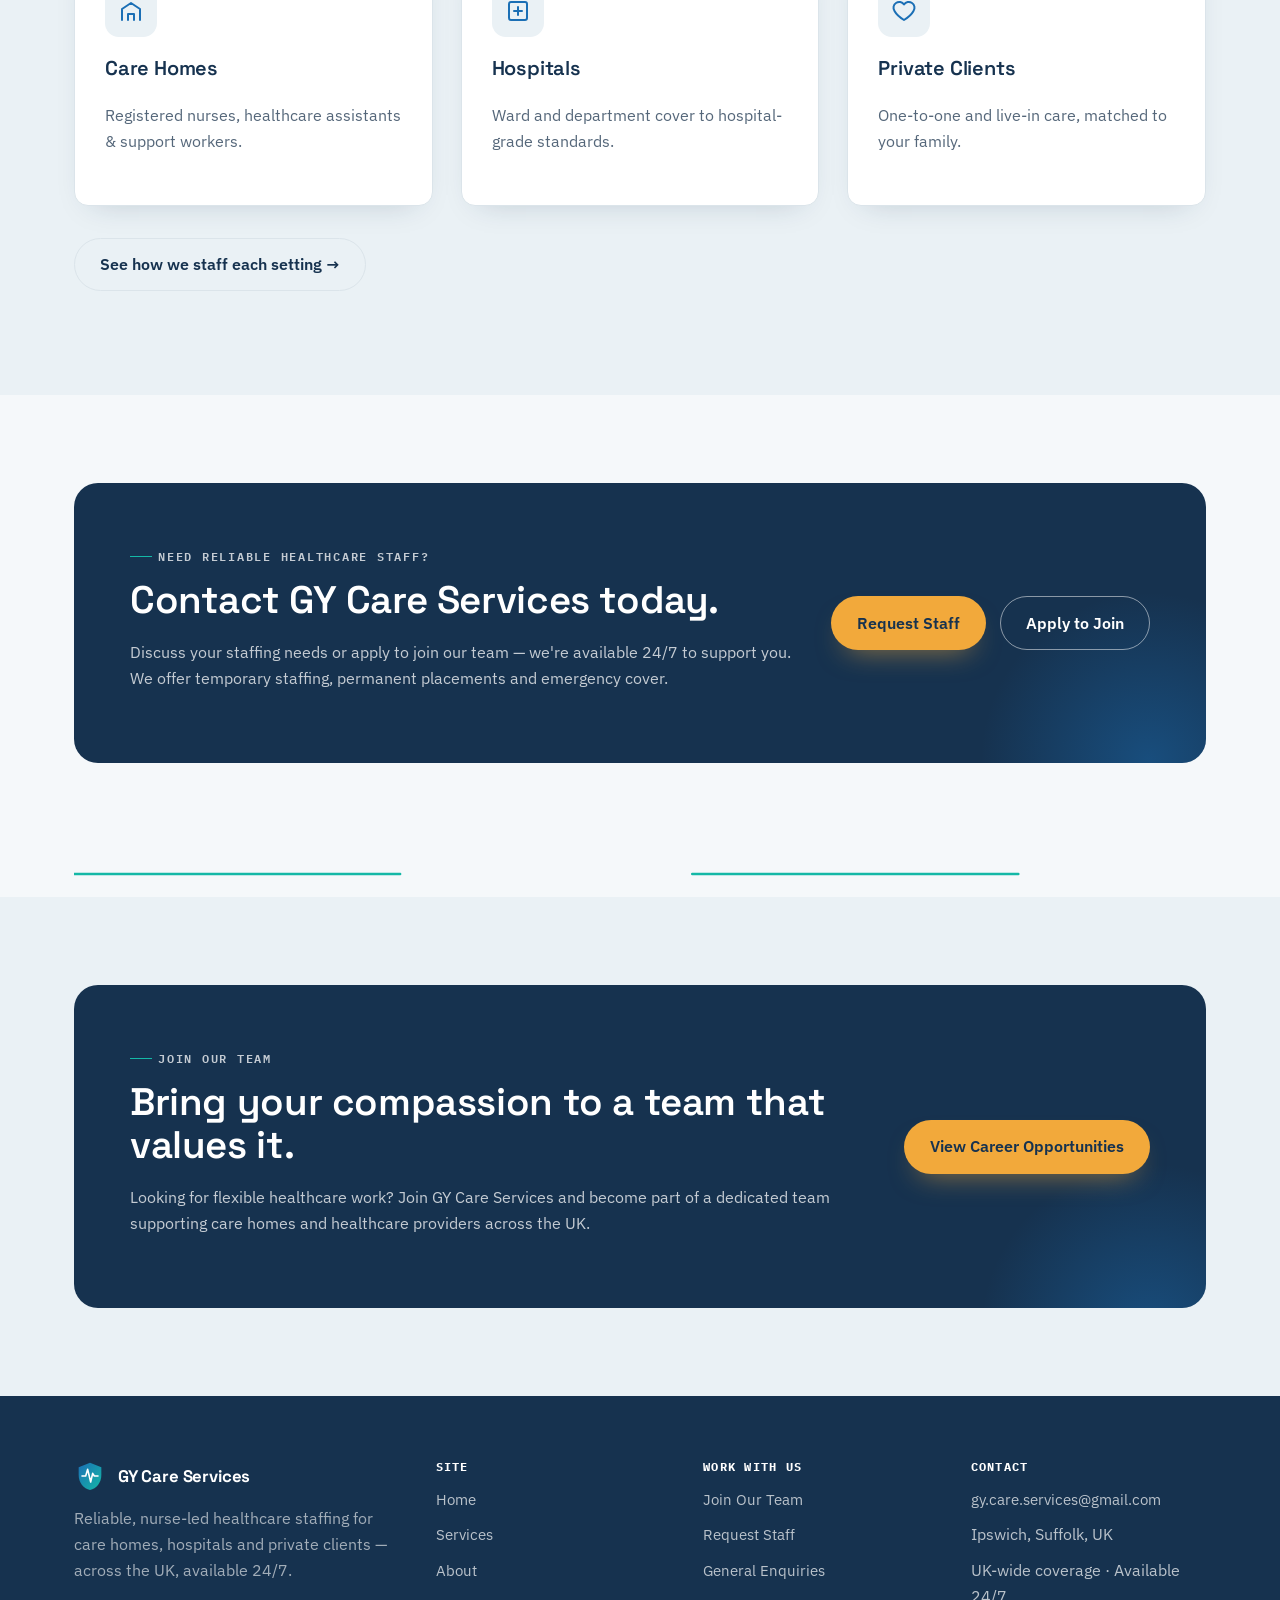
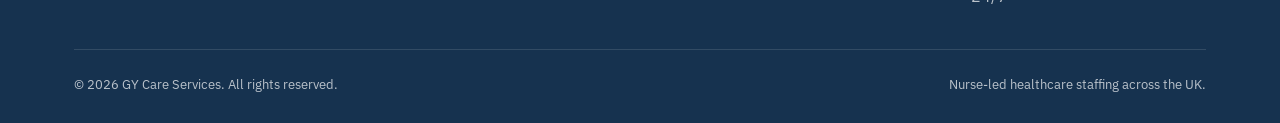
==== commit 0feaaf5c: "Revise GY Care Services site per feedback - Remove the Testimonials page/section (no reviews yet, bu" ====
--- a/gy-care-services/index.html
+++ b/gy-care-services/index.html
@@ -36,7 +36,6 @@
       <a href="services.html">Services</a>
       <a href="about.html">About</a>
       <a href="careers.html">Careers</a>
-      <a href="testimonials.html">Testimonials</a>
       <a href="contact.html">Contact</a>
     </nav>
 
@@ -62,24 +61,23 @@
           <a class="btn btn-amber" href="contact.html">Request Staff</a>
           <a class="btn btn-ghost" href="careers.html">Join Our Team</a>
         </div>
-        <dl class="hero-stats">
-          <div class="hero-stat">
-            <dt>24/7</dt>
-            <dd>Urgent staffing cover</dd>
-          </div>
-          <div class="hero-stat">
-            <dt>3</dt>
-            <dd>Care homes · Hospitals · Private clients</dd>
-          </div>
-          <div class="hero-stat">
-            <dt>100%</dt>
-            <dd>Vetted &amp; compliant staff</dd>
-          </div>
-        </dl>
-      </div>
-      <svg class="hero-pulse" viewBox="0 0 420 160" aria-hidden="true">
-        <path d="M0 90 H70 L95 30 L130 140 L160 60 L180 90 H230 L250 50 L275 120 L300 90 H420" fill="none" stroke="currentColor" stroke-width="3" stroke-linecap="round" stroke-linejoin="round" opacity="0.9"/>
-        <path d="M0 90 H70 L95 30 L130 140 L160 60 L180 90 H230 L250 50 L275 120 L300 90 H420" fill="none" stroke="currentColor" stroke-width="10" stroke-linecap="round" stroke-linejoin="round" opacity="0.12"/>
+      </div>
+      <svg class="hero-art" viewBox="0 0 420 460" aria-hidden="true">
+        <defs>
+          <linearGradient id="heroAvatarGrad" x1="0" y1="0" x2="1" y2="1">
+            <stop offset="0" stop-color="#1B6FB5"/>
+            <stop offset="1" stop-color="#14B8A6"/>
+          </linearGradient>
+        </defs>
+        <circle cx="210" cy="190" r="175" fill="url(#heroAvatarGrad)" opacity="0.14"/>
+        <path d="M90,340 Q90,215 210,215 Q330,215 330,340 L330,362 L90,362 Z" fill="url(#heroAvatarGrad)"/>
+        <circle cx="210" cy="150" r="58" fill="#EAF1F5"/>
+        <path d="M156,132 Q210,96 264,132 L264,143 Q210,113 156,143 Z" fill="#16324F" opacity="0.85"/>
+        <path d="M178,205 C178,235 185,270 210,272 C235,270 242,235 242,205" fill="none" stroke="#ffffff" stroke-width="4" stroke-linecap="round"/>
+        <circle cx="178" cy="203" r="6" fill="#ffffff"/>
+        <circle cx="242" cy="203" r="6" fill="#ffffff"/>
+        <circle cx="210" cy="272" r="9" fill="#ffffff"/>
+        <path d="M0 420 H70 L95 390 L130 440 L160 400 L180 420 H230 L250 395 L275 435 L300 420 H420" fill="none" stroke="#14B8A6" stroke-width="3" stroke-linecap="round" stroke-linejoin="round" opacity="0.9"/>
       </svg>
     </div>
   </section>
@@ -141,21 +139,21 @@
             <svg width="24" height="24" viewBox="0 0 24 24"><path fill="none" stroke="currentColor" stroke-width="2" stroke-linecap="round" stroke-linejoin="round" d="M3 21V10l9-6 9 6v11M9 21v-6h6v6"/></svg>
           </div>
           <h3>Care Homes</h3>
-          <p>Registered nurses, healthcare assistants and support workers who fit straight into your existing rota.</p>
+          <p>Registered nurses, healthcare assistants &amp; support workers.</p>
         </div>
         <div class="service-card">
           <div class="icon" aria-hidden="true">
             <svg width="24" height="24" viewBox="0 0 24 24"><path fill="none" stroke="currentColor" stroke-width="2" stroke-linecap="round" stroke-linejoin="round" d="M19 3H5a2 2 0 00-2 2v14a2 2 0 002 2h14a2 2 0 002-2V5a2 2 0 00-2-2zM12 8v8M8 12h8"/></svg>
           </div>
           <h3>Hospitals</h3>
-          <p>Clinical staffing cover for wards and departments, sourced and vetted to hospital-grade standards.</p>
+          <p>Ward and department cover to hospital-grade standards.</p>
         </div>
         <div class="service-card">
           <div class="icon" aria-hidden="true">
             <svg width="24" height="24" viewBox="0 0 24 24"><path fill="none" stroke="currentColor" stroke-width="2" stroke-linecap="round" stroke-linejoin="round" d="M12 21s-7-4.35-9.5-9A5.5 5.5 0 0112 5.5 5.5 5.5 0 0121.5 12c-2.5 4.65-9.5 9-9.5 9z"/></svg>
           </div>
           <h3>Private Clients</h3>
-          <p>One-to-one and live-in care from professionals matched to your family's specific needs.</p>
+          <p>One-to-one and live-in care, matched to your family.</p>
         </div>
       </div>
       <p class="mt-0" style="margin-top:2em;"><a class="btn btn-outline" href="services.html">See how we staff each setting →</a></p>
@@ -183,65 +181,17 @@
   </svg>
 
   <section class="section section-alt">
-    <div class="container grid grid-2" style="align-items:center;">
-      <div>
-        <p class="eyebrow">Join our team</p>
-        <h2>Bring your compassion to a team that values it.</h2>
-        <p>Are you a compassionate and reliable healthcare professional looking for flexible work opportunities? Join GY Care Services and become part of a dedicated team supporting care homes and healthcare providers across the UK.</p>
-        <a class="btn btn-primary" href="careers.html">View Career Opportunities</a>
-      </div>
-      <ul class="value-list">
-        <li>
-          <span class="tick" aria-hidden="true">
-            <svg width="14" height="14" viewBox="0 0 24 24"><path fill="none" stroke="currentColor" stroke-width="3" stroke-linecap="round" stroke-linejoin="round" d="M4 12l6 6L20 6"/></svg>
-          </span>
-          <span>Flexible working hours</span>
-        </li>
-        <li>
-          <span class="tick" aria-hidden="true">
-            <svg width="14" height="14" viewBox="0 0 24 24"><path fill="none" stroke="currentColor" stroke-width="3" stroke-linecap="round" stroke-linejoin="round" d="M4 12l6 6L20 6"/></svg>
-          </span>
-          <span>Competitive pay rates</span>
-        </li>
-        <li>
-          <span class="tick" aria-hidden="true">
-            <svg width="14" height="14" viewBox="0 0 24 24"><path fill="none" stroke="currentColor" stroke-width="3" stroke-linecap="round" stroke-linejoin="round" d="M4 12l6 6L20 6"/></svg>
-          </span>
-          <span>Supportive and professional environment</span>
-        </li>
-        <li>
-          <span class="tick" aria-hidden="true">
-            <svg width="14" height="14" viewBox="0 0 24 24"><path fill="none" stroke="currentColor" stroke-width="3" stroke-linecap="round" stroke-linejoin="round" d="M4 12l6 6L20 6"/></svg>
-          </span>
-          <span>Opportunities across care homes and healthcare settings</span>
-        </li>
-      </ul>
-    </div>
-  </section>
-
-  <section class="section">
-    <div class="container">
-      <div class="section-head center">
-        <p class="eyebrow">Trusted by care providers</p>
-        <h2>What people say about working with us.</h2>
-      </div>
-      <div class="grid grid-2">
-        <div class="testimonial">
-          <blockquote>Every member of staff GY Care Services has sent us has been professional, well-trained and genuinely caring towards our residents.</blockquote>
-          <div class="testimonial-attr">
-            <span class="testimonial-avatar" aria-hidden="true">CH</span>
-            <span><strong>Care Home Manager</strong><span>South East England</span></span>
-          </div>
-        </div>
-        <div class="testimonial">
-          <blockquote>Being nurse-led makes a real difference — they understand exactly what a ward needs before we even have to explain it.</blockquote>
-          <div class="testimonial-attr">
-            <span class="testimonial-avatar" aria-hidden="true">WS</span>
-            <span><strong>Ward Sister</strong><span>NHS Hospital Trust</span></span>
-          </div>
-        </div>
-      </div>
-      <p class="text-center placeholder-note" style="margin-top:1.5em;">Sample quotes shown for layout — replace with real client &amp; staff feedback. See our <a href="testimonials.html">full testimonials page</a>.</p>
+    <div class="container">
+      <div class="cta-band">
+        <div>
+          <p class="eyebrow">Join our team</p>
+          <h2>Bring your compassion to a team that values it.</h2>
+          <p>Looking for flexible healthcare work? Join GY Care Services and become part of a dedicated team supporting care homes and healthcare providers across the UK.</p>
+        </div>
+        <div class="cta-actions">
+          <a class="btn btn-amber" href="careers.html">View Career Opportunities</a>
+        </div>
+      </div>
     </div>
   </section>
 
@@ -272,7 +222,6 @@
           <li><a href="index.html">Home</a></li>
           <li><a href="services.html">Services</a></li>
           <li><a href="about.html">About</a></li>
-          <li><a href="testimonials.html">Testimonials</a></li>
         </ul>
       </div>
       <div class="footer-col">
@@ -286,8 +235,8 @@
       <div class="footer-col">
         <h4>Contact</h4>
         <ul>
-          <li>[Add email address]</li>
-          <li>[Add phone number]</li>
+          <li><a href="mailto:gy.care.services@gmail.com">gy.care.services@gmail.com</a></li>
+          <li>Ipswich, Suffolk, UK</li>
           <li>UK-wide coverage · Available 24/7</li>
         </ul>
       </div>
--- a/gy-care-services/css/style.css
+++ b/gy-care-services/css/style.css
@@ -310,28 +310,11 @@
   margin-top: 2em;
   flex-wrap: wrap;
 }
-.hero-pulse {
+.hero-art {
   width: 100%;
   height: auto;
-  color: var(--teal);
-}
-.hero-stats {
-  display: flex;
-  gap: 32px;
-  margin-top: 3em;
-  flex-wrap: wrap;
-}
-.hero-stat dt {
-  font-family: var(--font-mono);
-  font-size: 1.9rem;
-  font-weight: 600;
-  color: var(--white);
-}
-.hero-stat dd {
-  margin: 0;
-  font-size: 0.82rem;
-  color: rgba(255,255,255,0.65);
-  letter-spacing: 0.02em;
+  max-width: 380px;
+  margin: 0 auto;
 }
 
 /* ---------------- Page intro (interior pages) ---------------- */
@@ -354,6 +337,14 @@
 .page-intro .container { position: relative; z-index: 1; }
 .page-intro h1 { color: var(--white); max-width: 22ch; }
 .page-intro .hero-lede { max-width: 56ch; }
+
+.page-intro.has-art .container {
+  display: grid;
+  grid-template-columns: 1.15fr 0.85fr;
+  gap: 40px;
+  align-items: center;
+}
+.intro-art { width: 100%; height: auto; max-width: 300px; margin: 0 auto; }
 
 /* ---------------- EKG divider — signature element ---------------- */
 .pulse-divider {
@@ -489,54 +480,6 @@
   color: var(--teal);
 }
 
-/* ---------------- Testimonials ---------------- */
-.testimonial {
-  background: var(--white);
-  border: 1px solid var(--line);
-  border-radius: var(--radius);
-  padding: 30px;
-  box-shadow: var(--shadow-card);
-  display: flex;
-  flex-direction: column;
-  gap: 16px;
-}
-.testimonial blockquote {
-  margin: 0;
-  font-family: var(--font-display);
-  font-size: 1.08rem;
-  color: var(--ink);
-  line-height: 1.5;
-}
-.testimonial blockquote::before { content: "\201C"; }
-.testimonial blockquote::after { content: "\201D"; }
-.testimonial-attr {
-  display: flex;
-  align-items: center;
-  gap: 12px;
-}
-.testimonial-avatar {
-  width: 40px;
-  height: 40px;
-  border-radius: 50%;
-  background: var(--gradient-brand);
-  color: var(--white);
-  display: flex;
-  align-items: center;
-  justify-content: center;
-  font-family: var(--font-mono);
-  font-weight: 600;
-  font-size: 0.85rem;
-}
-.testimonial-attr strong { color: var(--ink); display: block; font-size: 0.92rem; }
-.testimonial-attr span { color: var(--slate); font-size: 0.82rem; }
-
-.placeholder-note {
-  font-family: var(--font-mono);
-  font-size: 0.72rem;
-  color: var(--teal);
-  letter-spacing: 0.04em;
-}
-
 /* ---------------- CTA band ---------------- */
 .cta-band {
   background: var(--ink);
@@ -570,6 +513,33 @@
   padding: 36px;
   box-shadow: var(--shadow-card);
 }
+.intent-toggle {
+  display: inline-flex;
+  background: var(--mist);
+  border: 1px solid var(--line);
+  border-radius: 999px;
+  padding: 4px;
+  gap: 4px;
+  margin-bottom: 26px;
+}
+.intent-btn {
+  border: none;
+  background: transparent;
+  padding: 0.65em 1.3em;
+  border-radius: 999px;
+  font-family: var(--font-body);
+  font-weight: 600;
+  font-size: 0.92rem;
+  color: var(--slate);
+  cursor: pointer;
+  transition: background 0.15s ease, color 0.15s ease;
+}
+.intent-btn.is-active {
+  background: var(--gradient-brand);
+  color: var(--white);
+  box-shadow: 0 8px 18px -10px rgba(27, 111, 181, 0.55);
+}
+[hidden] { display: none !important; }
 .form-row { display: grid; gap: 18px; }
 .form-row.two { grid-template-columns: 1fr 1fr; }
 .field { display: flex; flex-direction: column; gap: 6px; }
@@ -707,6 +677,8 @@
 /* ---------------- Responsive ---------------- */
 @media (max-width: 980px) {
   .hero-inner { grid-template-columns: 1fr; }
+  .page-intro.has-art .container { grid-template-columns: 1fr; }
+  .intro-art { max-width: 220px; }
   .grid-3 { grid-template-columns: repeat(2, 1fr); }
   .footer-grid { grid-template-columns: 1fr 1fr; }
   .model-strip { grid-template-columns: 1fr; }
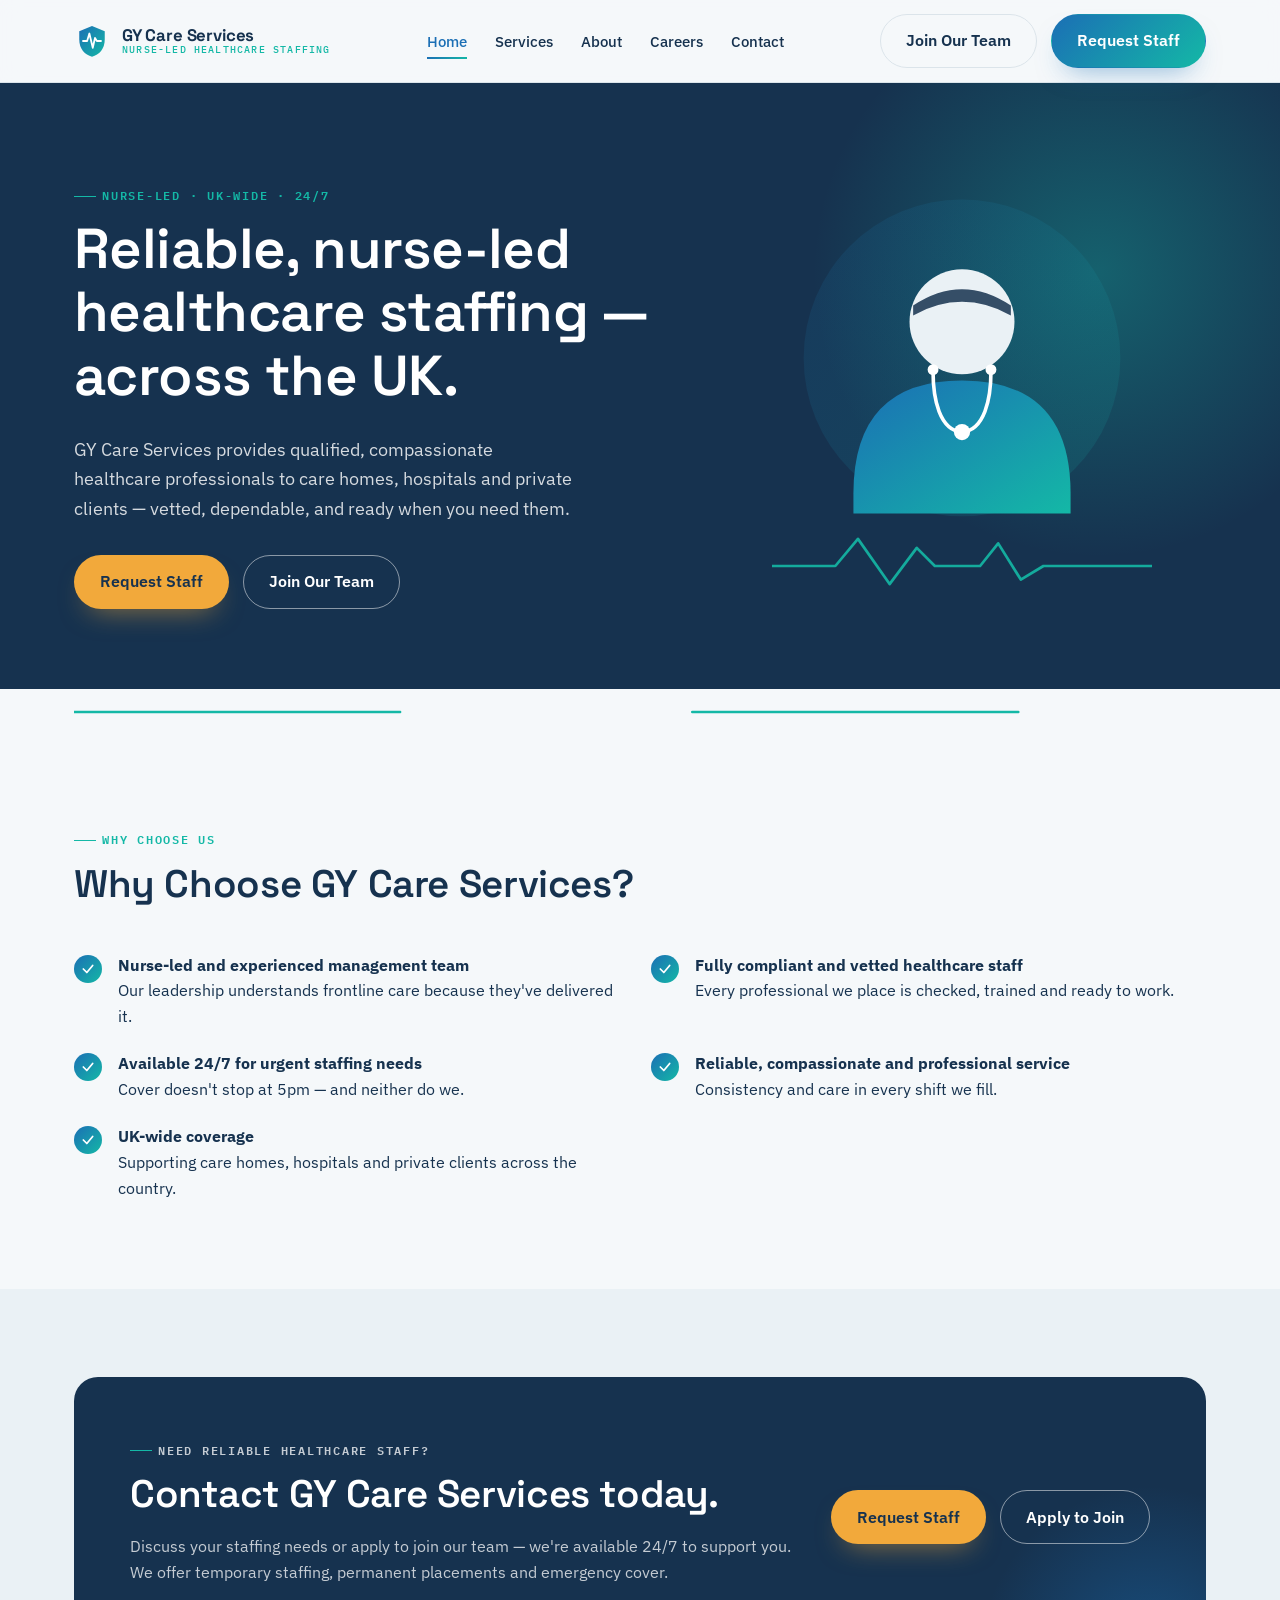
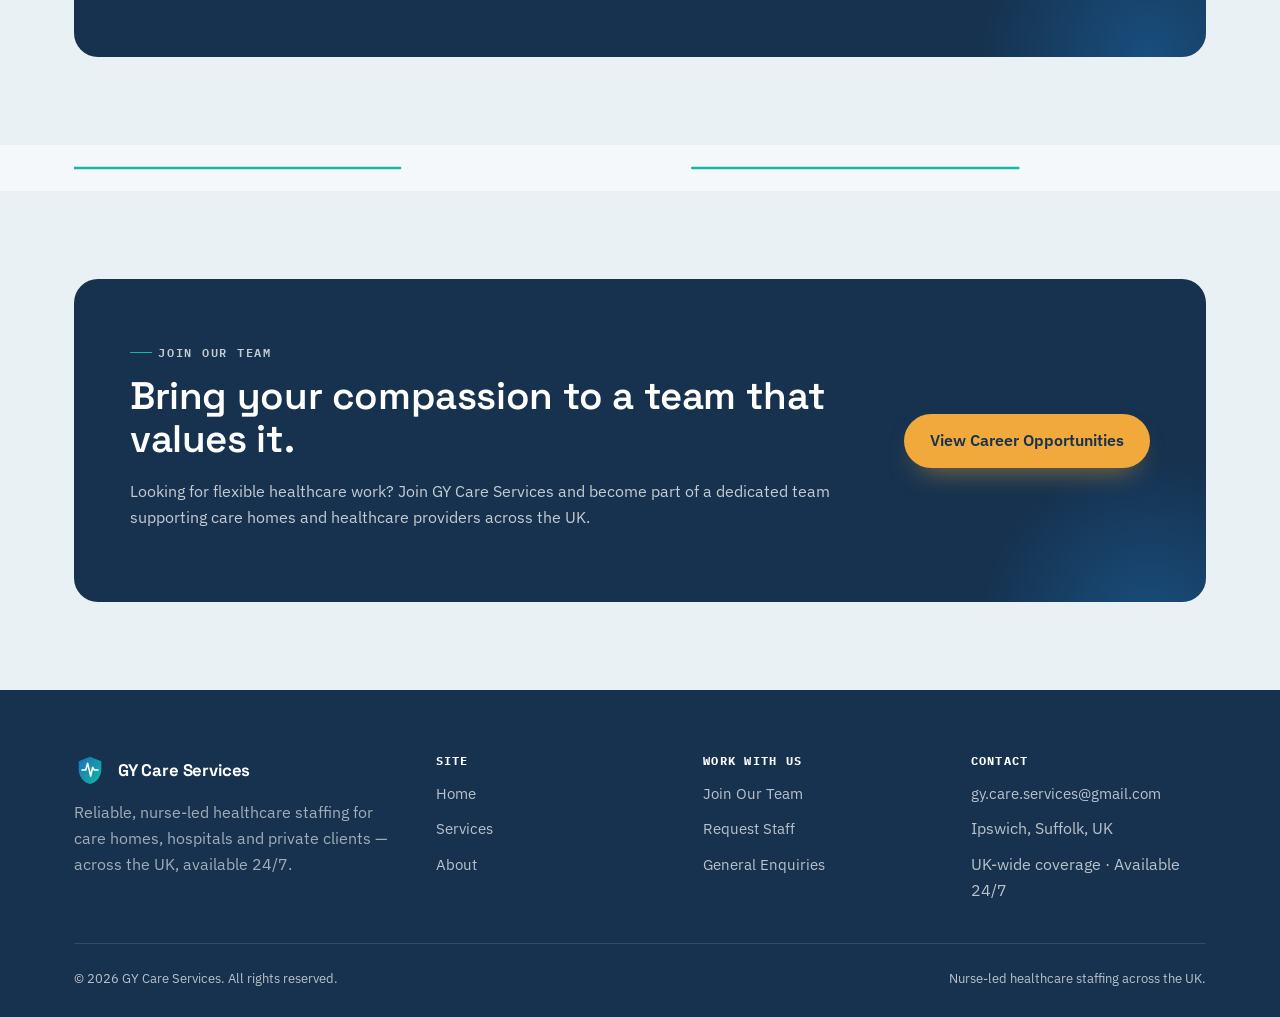
==== commit f2090470: "Remove duplicate services summary, rework application form fields - Drop the condensed "What we do" " ====
--- a/gy-care-services/index.html
+++ b/gy-care-services/index.html
@@ -128,39 +128,6 @@
   </section>
 
   <section class="section section-alt">
-    <div class="container">
-      <div class="section-head">
-        <p class="eyebrow">What we do</p>
-        <h2>Staffing built around the people you care for.</h2>
-      </div>
-      <div class="grid grid-3">
-        <div class="service-card">
-          <div class="icon" aria-hidden="true">
-            <svg width="24" height="24" viewBox="0 0 24 24"><path fill="none" stroke="currentColor" stroke-width="2" stroke-linecap="round" stroke-linejoin="round" d="M3 21V10l9-6 9 6v11M9 21v-6h6v6"/></svg>
-          </div>
-          <h3>Care Homes</h3>
-          <p>Registered nurses, healthcare assistants &amp; support workers.</p>
-        </div>
-        <div class="service-card">
-          <div class="icon" aria-hidden="true">
-            <svg width="24" height="24" viewBox="0 0 24 24"><path fill="none" stroke="currentColor" stroke-width="2" stroke-linecap="round" stroke-linejoin="round" d="M19 3H5a2 2 0 00-2 2v14a2 2 0 002 2h14a2 2 0 002-2V5a2 2 0 00-2-2zM12 8v8M8 12h8"/></svg>
-          </div>
-          <h3>Hospitals</h3>
-          <p>Ward and department cover to hospital-grade standards.</p>
-        </div>
-        <div class="service-card">
-          <div class="icon" aria-hidden="true">
-            <svg width="24" height="24" viewBox="0 0 24 24"><path fill="none" stroke="currentColor" stroke-width="2" stroke-linecap="round" stroke-linejoin="round" d="M12 21s-7-4.35-9.5-9A5.5 5.5 0 0112 5.5 5.5 5.5 0 0121.5 12c-2.5 4.65-9.5 9-9.5 9z"/></svg>
-          </div>
-          <h3>Private Clients</h3>
-          <p>One-to-one and live-in care, matched to your family.</p>
-        </div>
-      </div>
-      <p class="mt-0" style="margin-top:2em;"><a class="btn btn-outline" href="services.html">See how we staff each setting →</a></p>
-    </div>
-  </section>
-
-  <section class="section">
     <div class="container">
       <div class="cta-band">
         <div>
--- a/gy-care-services/css/style.css
+++ b/gy-care-services/css/style.css
@@ -571,6 +571,12 @@
   background: var(--white);
 }
 .field textarea { resize: vertical; min-height: 120px; }
+.checkbox-row { display: flex; flex-wrap: wrap; gap: 8px 18px; margin-top: 8px; }
+.checkbox-row label {
+  display: flex; align-items: center; gap: 7px;
+  font-weight: 500; font-size: 0.92rem; color: var(--ink); cursor: pointer;
+}
+.checkbox-row input[type="checkbox"] { width: 16px; height: 16px; accent-color: var(--teal); }
 .form-note {
   font-size: 0.82rem;
   color: var(--slate);
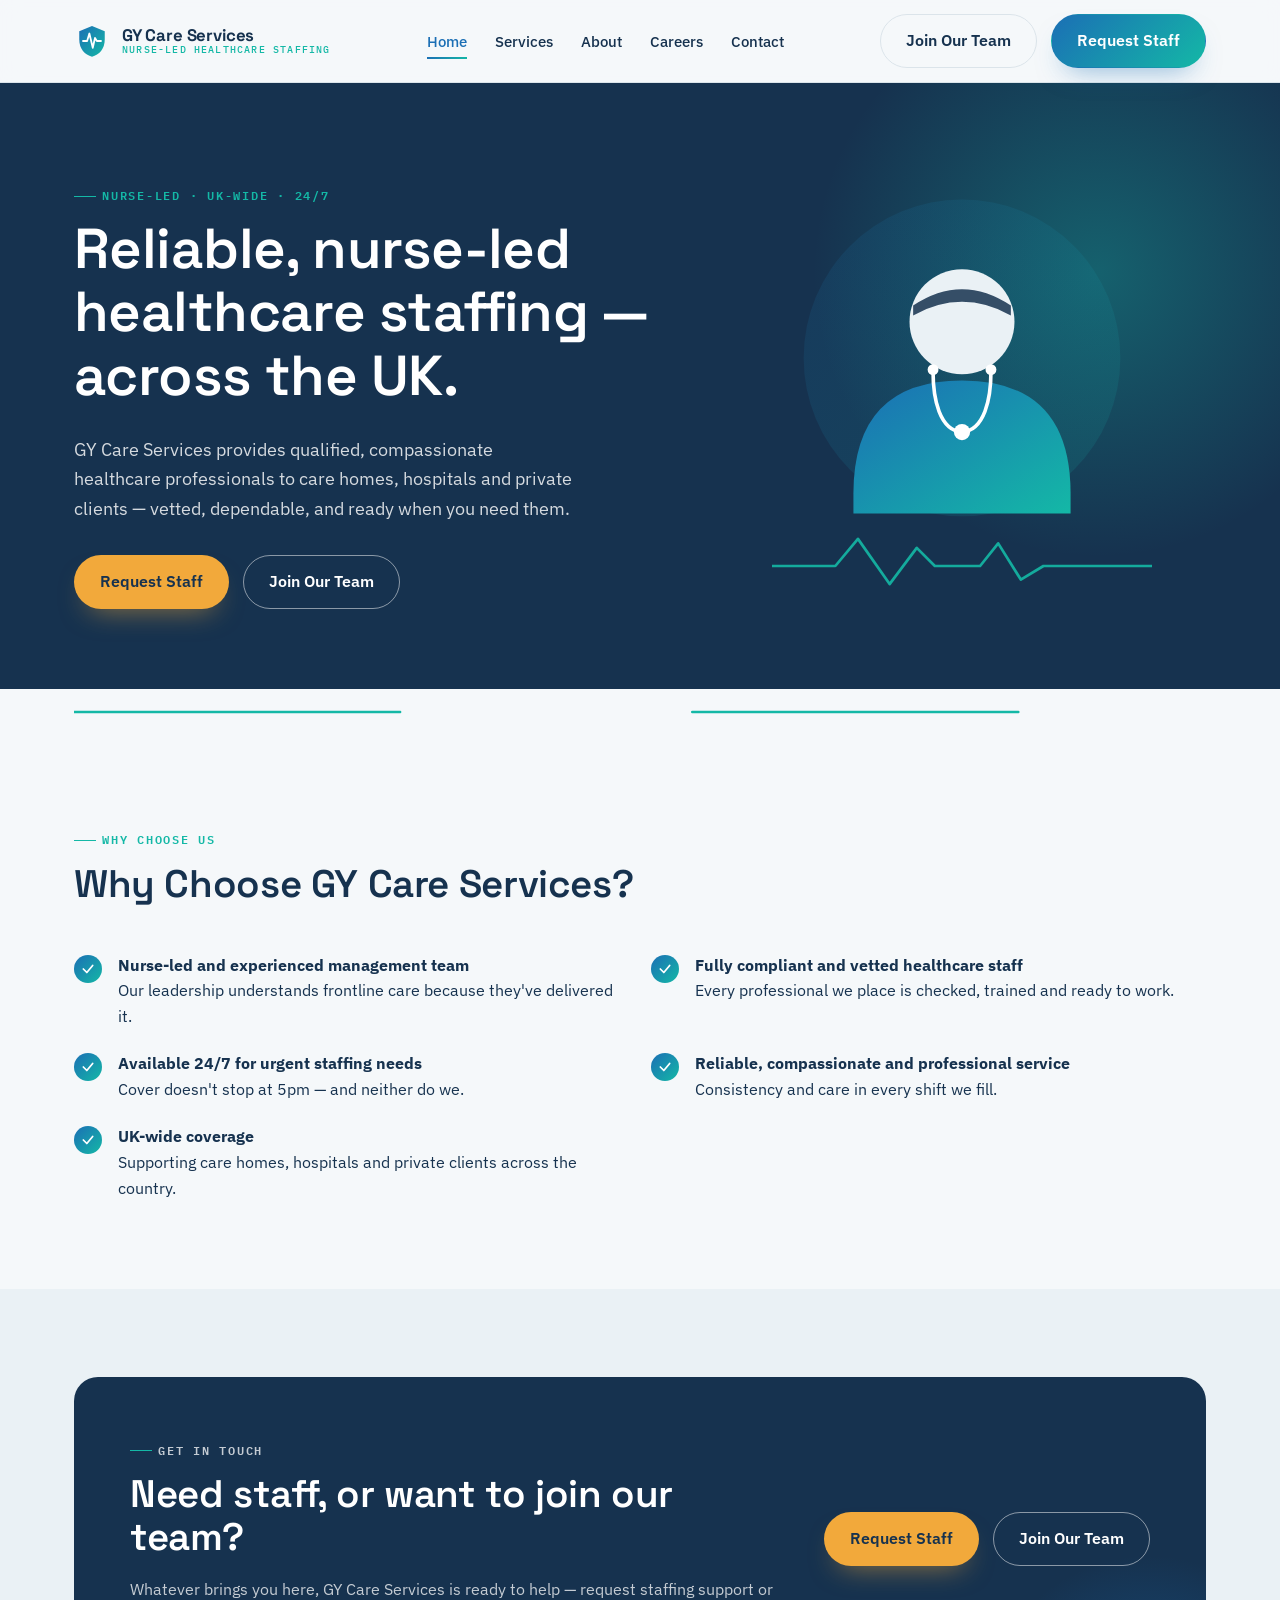
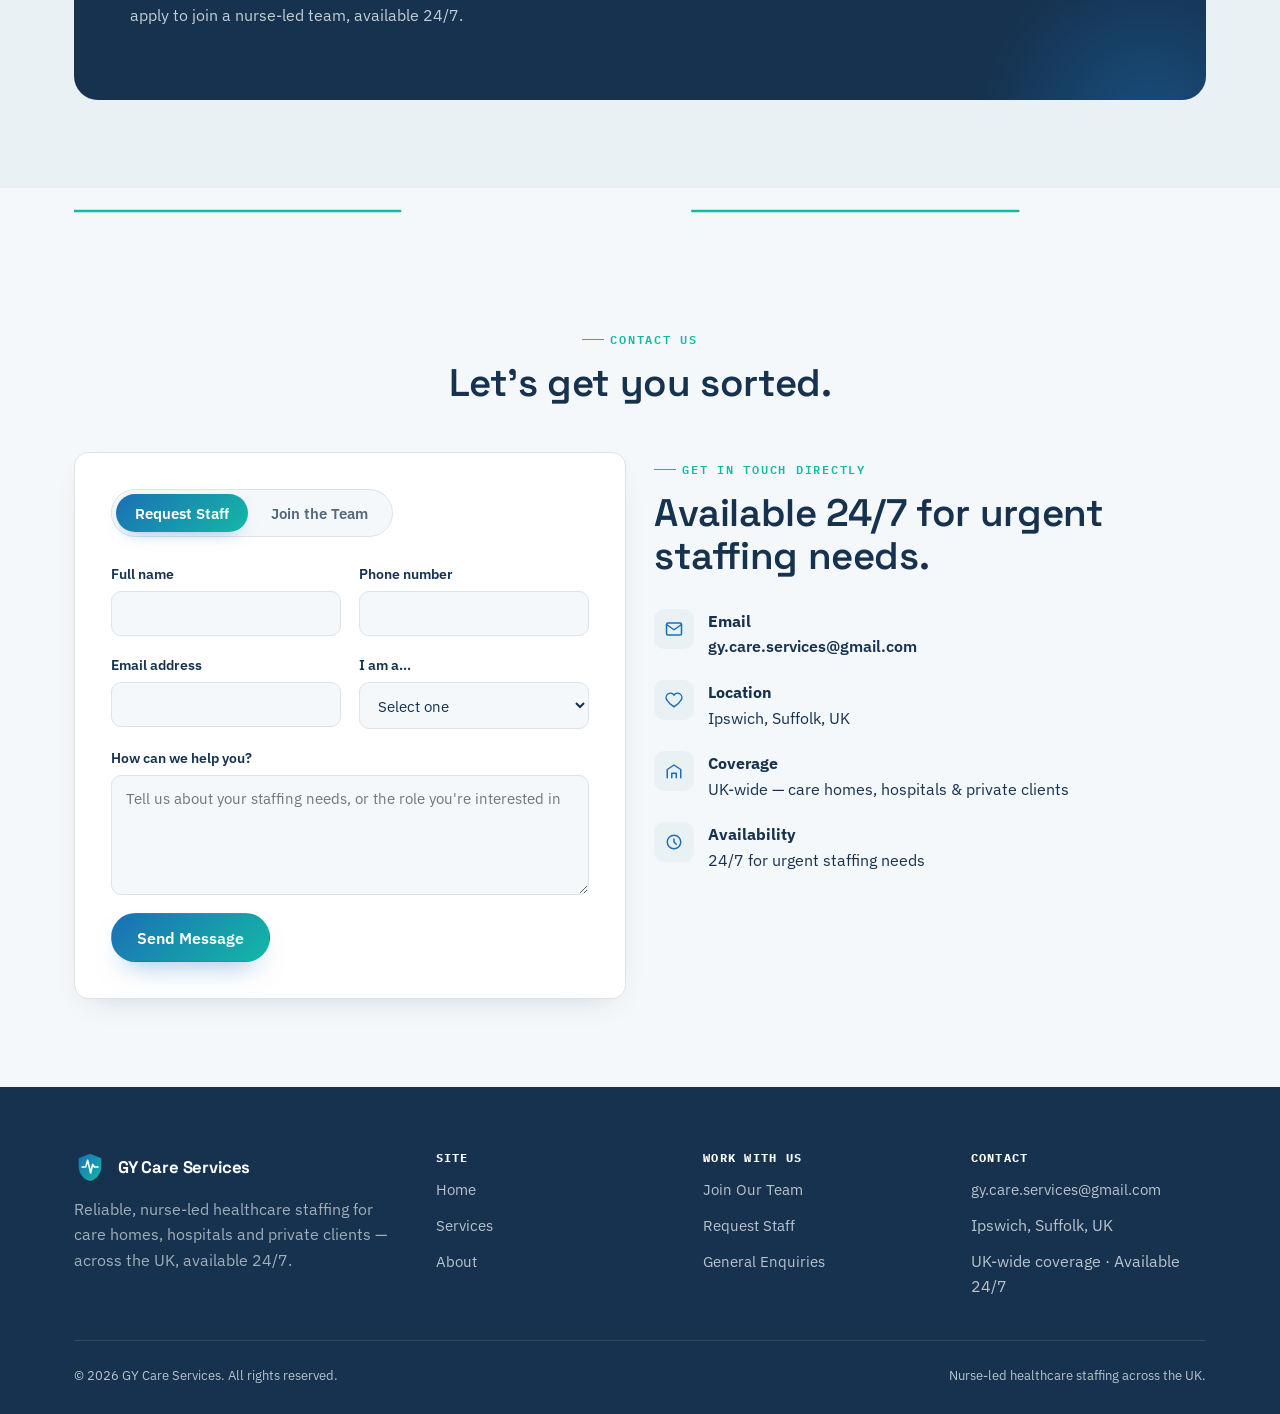
==== commit ea705f04: "Restructure Home: one combined contact CTA, form at the end Home previously had two separate "contac" ====
--- a/gy-care-services/index.html
+++ b/gy-care-services/index.html
@@ -131,13 +131,13 @@
     <div class="container">
       <div class="cta-band">
         <div>
-          <p class="eyebrow">Need reliable healthcare staff?</p>
-          <h2>Contact GY Care Services today.</h2>
-          <p>Discuss your staffing needs or apply to join our team — we're available 24/7 to support you. We offer temporary staffing, permanent placements and emergency cover.</p>
+          <p class="eyebrow">Get in touch</p>
+          <h2>Need staff, or want to join our team?</h2>
+          <p>Whatever brings you here, GY Care Services is ready to help — request staffing support or apply to join a nurse-led team, available 24/7.</p>
         </div>
         <div class="cta-actions">
-          <a class="btn btn-amber" href="contact.html">Request Staff</a>
-          <a class="btn btn-ghost" href="careers.html">Apply to Join</a>
+          <a class="btn btn-amber" href="#get-in-touch" data-set-intent="staff">Request Staff</a>
+          <a class="btn btn-ghost" href="#get-in-touch" data-set-intent="apply">Join Our Team</a>
         </div>
       </div>
     </div>
@@ -147,16 +147,133 @@
     <path d="M0 23 H460 L490 4 L525 42 L560 12 L585 23 H1180"/>
   </svg>
 
-  <section class="section section-alt">
+  <section class="section" id="get-in-touch">
     <div class="container">
-      <div class="cta-band">
+      <div class="section-head center">
+        <p class="eyebrow">Contact us</p>
+        <h2>Let's get you sorted.</h2>
+      </div>
+      <div class="grid grid-2">
+        <div class="form-card">
+          <div class="form-success" role="status">Thanks — we've got your message and will be in touch shortly.</div>
+
+          <div class="intent-toggle" role="tablist" aria-label="Choose what you need">
+            <button type="button" class="intent-btn is-active" data-intent="staff" role="tab" aria-selected="true" id="intentStaffBtn">Request Staff</button>
+            <button type="button" class="intent-btn" data-intent="apply" role="tab" aria-selected="false" id="intentApplyBtn">Join the Team</button>
+          </div>
+
+          <form data-form action="REPLACE_WITH_YOUR_FORM_ENDPOINT" method="POST" id="contactForm">
+            <input type="hidden" name="intent" id="intentField" value="staff">
+            <div class="form-row two">
+              <div class="field">
+                <label for="name">Full name</label>
+                <input id="name" name="name" type="text" autocomplete="name" required>
+              </div>
+              <div class="field">
+                <label for="phone">Phone number</label>
+                <input id="phone" name="phone" type="tel" autocomplete="tel" required>
+              </div>
+            </div>
+
+            <div class="form-row two" data-intent-fields="staff" style="margin-top:18px;">
+              <div class="field">
+                <label for="email">Email address</label>
+                <input id="email" name="email" type="email" autocomplete="email" required>
+              </div>
+              <div class="field">
+                <label for="type">I am a...</label>
+                <select id="type" name="enquiry_type" required>
+                  <option value="">Select one</option>
+                  <option>Care Home</option>
+                  <option>Hospital</option>
+                  <option>Private Client / Family</option>
+                  <option>Other</option>
+                </select>
+              </div>
+            </div>
+
+            <div class="form-row two" data-intent-fields="apply" hidden style="margin-top:18px;">
+              <div class="field">
+                <label for="address">Address</label>
+                <input id="address" name="address" type="text" autocomplete="street-address">
+              </div>
+              <div class="field">
+                <label for="role">Role you're applying for</label>
+                <select id="role" name="role">
+                  <option value="">Select a role</option>
+                  <option>Registered Nurse</option>
+                  <option>Healthcare Assistant</option>
+                  <option>Support Worker</option>
+                  <option>Live-in / Private Carer</option>
+                  <option>Other</option>
+                </select>
+              </div>
+            </div>
+
+            <div class="field" style="margin-top:18px;">
+              <label for="message" id="messageLabel">How can we help you?</label>
+              <textarea id="message" name="message" placeholder="Tell us about your staffing needs, or the role you're interested in" required></textarea>
+            </div>
+
+            <div data-intent-fields="apply" hidden>
+              <div class="field" style="margin-top:18px;">
+                <label>Availability</label>
+                <div class="checkbox-row">
+                  <label><input type="checkbox" name="availability" value="Full-time"> Full-time</label>
+                  <label><input type="checkbox" name="availability" value="Part-time"> Part-time</label>
+                  <label><input type="checkbox" name="availability" value="Nights"> Nights</label>
+                  <label><input type="checkbox" name="availability" value="Weekends"> Weekends</label>
+                </div>
+              </div>
+              <div class="form-row two" style="margin-top:18px;">
+                <div class="field">
+                  <label for="location">Location</label>
+                  <input id="location" name="location" type="text" placeholder="Which area are you available to work in?">
+                </div>
+                <div class="field">
+                  <label for="rtw">Right to work in the UK</label>
+                  <select id="rtw" name="right_to_work">
+                    <option value="">Select one</option>
+                    <option>Yes</option>
+                    <option>No</option>
+                  </select>
+                </div>
+              </div>
+            </div>
+
+            <button class="btn btn-primary" type="submit" id="submitBtn" style="margin-top:18px;">Send Message</button>
+          </form>
+        </div>
+
         <div>
-          <p class="eyebrow">Join our team</p>
-          <h2>Bring your compassion to a team that values it.</h2>
-          <p>Looking for flexible healthcare work? Join GY Care Services and become part of a dedicated team supporting care homes and healthcare providers across the UK.</p>
-        </div>
-        <div class="cta-actions">
-          <a class="btn btn-amber" href="careers.html">View Career Opportunities</a>
+          <p class="eyebrow">Get in touch directly</p>
+          <h2 class="mt-0">Available 24/7 for urgent staffing needs.</h2>
+          <ul class="contact-list" style="margin-top:2em;">
+            <li>
+              <span class="ic" aria-hidden="true">
+                <svg width="18" height="18" viewBox="0 0 24 24"><path fill="none" stroke="currentColor" stroke-width="2" stroke-linecap="round" stroke-linejoin="round" d="M22 6l-10 7L2 6"/><rect x="2" y="4" width="20" height="16" rx="2" fill="none" stroke="currentColor" stroke-width="2"/></svg>
+              </span>
+              <span><strong>Email</strong><a href="mailto:gy.care.services@gmail.com">gy.care.services@gmail.com</a></span>
+            </li>
+            <li>
+              <span class="ic" aria-hidden="true">
+                <svg width="18" height="18" viewBox="0 0 24 24"><path fill="none" stroke="currentColor" stroke-width="2" stroke-linecap="round" stroke-linejoin="round" d="M12 21s-7-4.35-9.5-9A5.5 5.5 0 0112 5.5 5.5 5.5 0 0121.5 12c-2.5 4.65-9.5 9-9.5 9z"/></svg>
+              </span>
+              <span><strong>Location</strong>Ipswich, Suffolk, UK</span>
+            </li>
+            <li>
+              <span class="ic" aria-hidden="true">
+                <svg width="18" height="18" viewBox="0 0 24 24"><path fill="none" stroke="currentColor" stroke-width="2" stroke-linecap="round" stroke-linejoin="round" d="M3 21V10l9-6 9 6v11M9 21v-6h6v6"/></svg>
+              </span>
+              <span><strong>Coverage</strong>UK-wide — care homes, hospitals &amp; private clients</span>
+            </li>
+            <li>
+              <span class="ic" aria-hidden="true">
+                <svg width="18" height="18" viewBox="0 0 24 24"><path fill="none" stroke="currentColor" stroke-width="2" stroke-linecap="round" stroke-linejoin="round" d="M12 8v4l3 3m6-3a9 9 0 11-18 0 9 9 0 0118 0z"/></svg>
+              </span>
+              <span><strong>Availability</strong>24/7 for urgent staffing needs</span>
+            </li>
+          </ul>
         </div>
       </div>
     </div>
--- a/gy-care-services/css/style.css
+++ b/gy-care-services/css/style.css
@@ -370,6 +370,7 @@
 
 /* ---------------- Sections ---------------- */
 .section { padding: 88px 0; }
+.section[id] { scroll-margin-top: 84px; }
 .section-alt { background: var(--mist-deep); }
 .section-ink { background: var(--ink); color: var(--white); }
 .section-ink h2, .section-ink h3 { color: var(--white); }
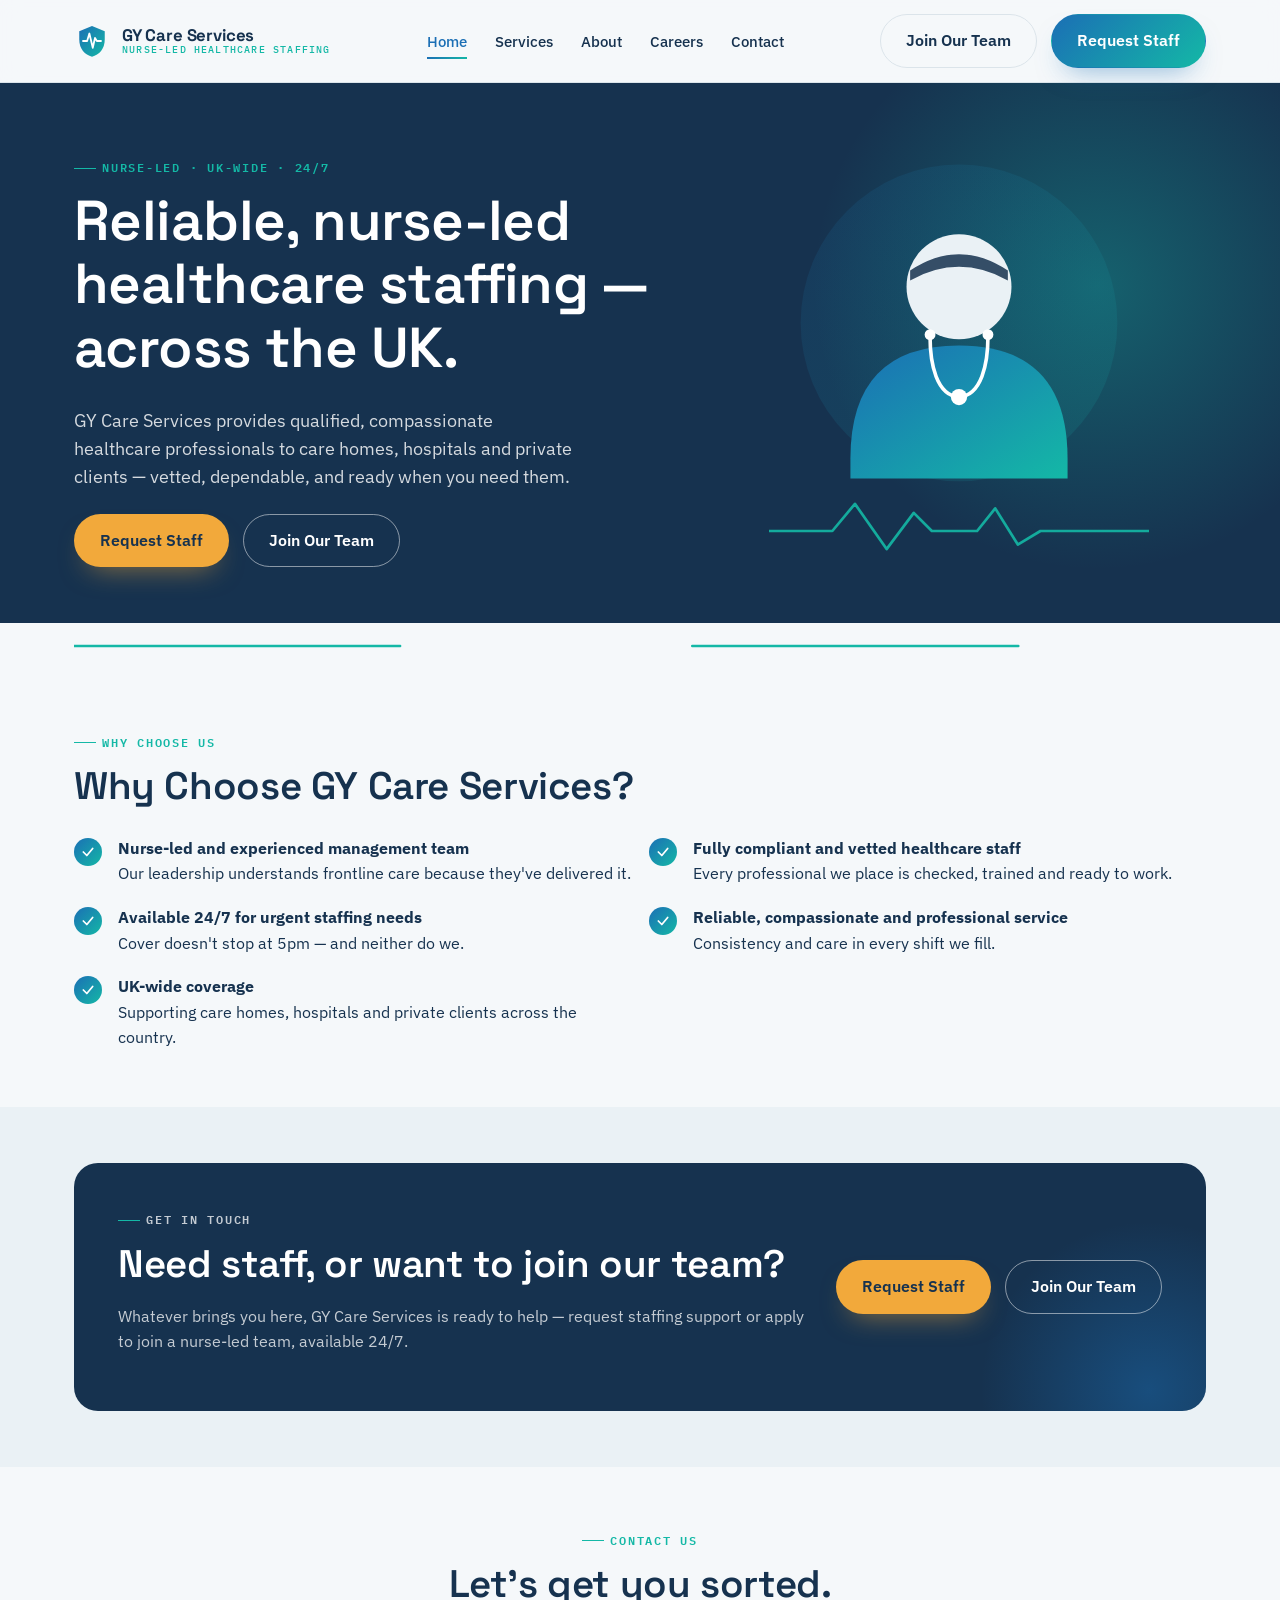
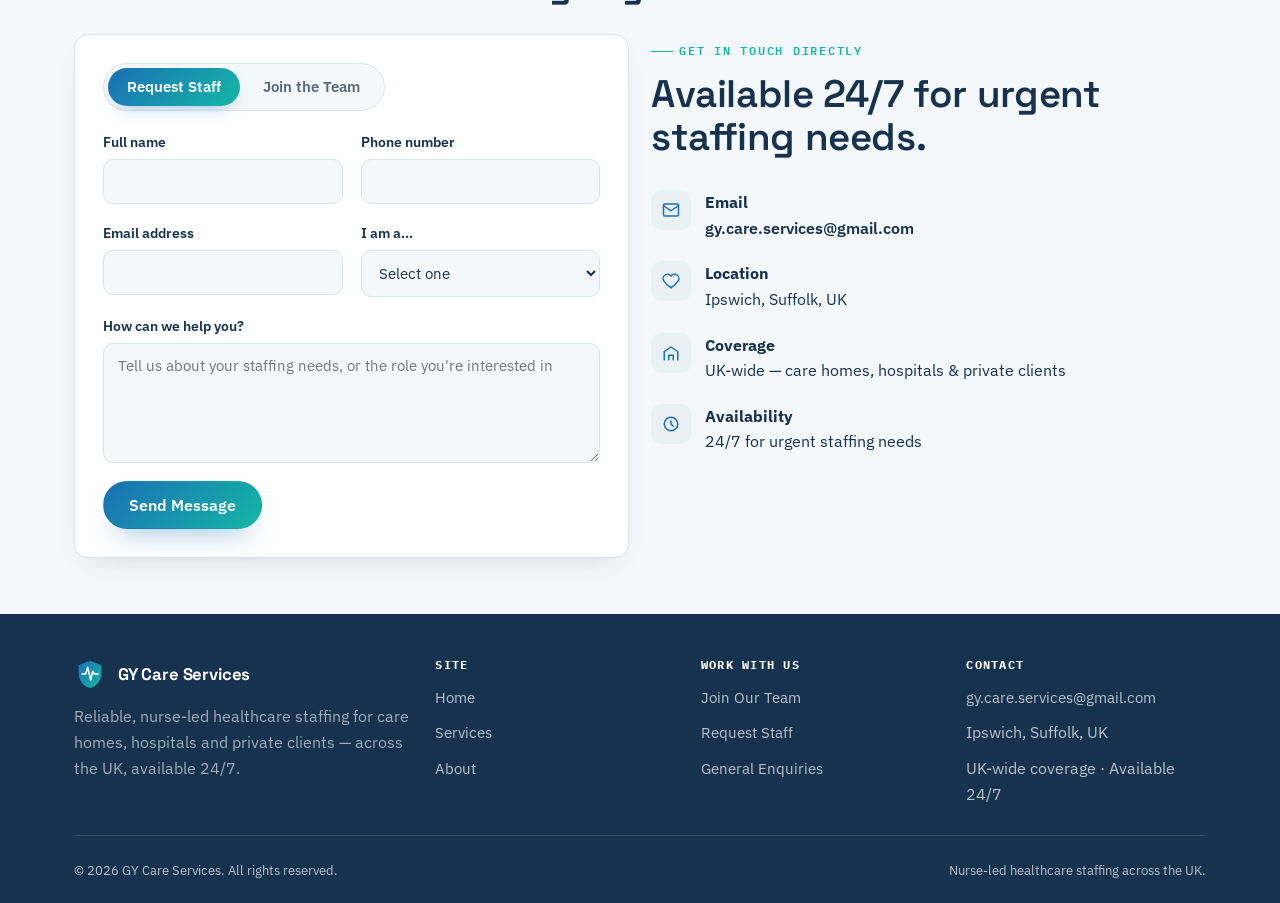
==== commit faceb72c: "Use real photo on About, tighten spacing site-wide - Swap About page's illustrated intro graphic for" ====
--- a/gy-care-services/index.html
+++ b/gy-care-services/index.html
@@ -142,10 +142,6 @@
       </div>
     </div>
   </section>
-
-  <svg class="pulse-divider container" viewBox="0 0 1180 46" aria-hidden="true">
-    <path d="M0 23 H460 L490 4 L525 42 L560 12 L585 23 H1180"/>
-  </svg>
 
   <section class="section" id="get-in-touch">
     <div class="container">
--- a/gy-care-services/css/style.css
+++ b/gy-care-services/css/style.css
@@ -279,7 +279,7 @@
   background: var(--ink);
   color: var(--white);
   overflow: hidden;
-  padding: 96px 0 80px;
+  padding: 68px 0 56px;
 }
 .hero::before {
   content: "";
@@ -295,19 +295,19 @@
   z-index: 1;
   display: grid;
   grid-template-columns: 1.1fr 0.9fr;
-  gap: 48px;
+  gap: 36px;
   align-items: center;
 }
 .hero h1 { color: var(--white); }
 .hero-lede {
-  font-size: 1.15rem;
+  font-size: 1.1rem;
   color: rgba(255,255,255,0.82);
   max-width: 46ch;
 }
 .hero-actions {
   display: flex;
   gap: 14px;
-  margin-top: 2em;
+  margin-top: 1.4em;
   flex-wrap: wrap;
 }
 .hero-art {
@@ -323,7 +323,7 @@
   background: var(--ink);
   color: var(--white);
   overflow: hidden;
-  padding: 72px 0 64px;
+  padding: 52px 0 44px;
 }
 .page-intro::before {
   content: "";
@@ -345,6 +345,16 @@
   align-items: center;
 }
 .intro-art { width: 100%; height: auto; max-width: 300px; margin: 0 auto; }
+.intro-photo {
+  width: 100%;
+  height: auto;
+  max-width: 420px;
+  margin: 0 auto;
+  display: block;
+  border-radius: 20px;
+  box-shadow: var(--shadow-soft);
+  border: 1px solid rgba(255,255,255,0.12);
+}
 
 /* ---------------- EKG divider — signature element ---------------- */
 .pulse-divider {
@@ -369,7 +379,7 @@
 }
 
 /* ---------------- Sections ---------------- */
-.section { padding: 88px 0; }
+.section { padding: 56px 0; }
 .section[id] { scroll-margin-top: 84px; }
 .section-alt { background: var(--mist-deep); }
 .section-ink { background: var(--ink); color: var(--white); }
@@ -379,7 +389,7 @@
 
 .section-head {
   max-width: 62ch;
-  margin: 0 0 3em;
+  margin: 0 0 1.8em;
 }
 .section-head.center {
   margin-left: auto;
@@ -390,7 +400,7 @@
 /* ---------------- Grids & cards ---------------- */
 .grid {
   display: grid;
-  gap: 28px;
+  gap: 22px;
 }
 .grid-3 { grid-template-columns: repeat(3, 1fr); }
 .grid-2 { grid-template-columns: repeat(2, 1fr); }
@@ -399,7 +409,7 @@
   background: var(--white);
   border: 1px solid var(--line);
   border-radius: var(--radius);
-  padding: 32px;
+  padding: 26px;
   box-shadow: var(--shadow-card);
 }
 
@@ -409,7 +419,7 @@
   margin: 0;
   padding: 0;
   display: grid;
-  gap: 22px;
+  gap: 18px;
 }
 .value-list li {
   display: flex;
@@ -434,11 +444,11 @@
   background: var(--white);
   border: 1px solid var(--line);
   border-radius: var(--radius);
-  padding: 34px 30px;
+  padding: 26px 24px;
   box-shadow: var(--shadow-card);
   display: flex;
   flex-direction: column;
-  gap: 14px;
+  gap: 10px;
 }
 .service-card .icon {
   width: 52px;
@@ -470,7 +480,7 @@
 }
 .model-strip > div {
   background: var(--white);
-  padding: 28px;
+  padding: 22px;
 }
 .model-strip h3 { margin-bottom: 6px; }
 .model-strip .tag {
@@ -486,10 +496,10 @@
   background: var(--ink);
   color: var(--white);
   border-radius: 24px;
-  padding: 56px;
+  padding: 40px 44px;
   display: grid;
   grid-template-columns: 1.3fr auto;
-  gap: 32px;
+  gap: 28px;
   align-items: center;
   position: relative;
   overflow: hidden;
@@ -511,7 +521,7 @@
   background: var(--white);
   border: 1px solid var(--line);
   border-radius: var(--radius);
-  padding: 36px;
+  padding: 28px;
   box-shadow: var(--shadow-card);
 }
 .intent-toggle {
@@ -521,7 +531,7 @@
   border-radius: 999px;
   padding: 4px;
   gap: 4px;
-  margin-bottom: 26px;
+  margin-bottom: 20px;
 }
 .intent-btn {
   border: none;
@@ -626,13 +636,13 @@
 .site-footer {
   background: var(--ink);
   color: rgba(255,255,255,0.7);
-  padding: 64px 0 28px;
+  padding: 44px 0 22px;
 }
 .footer-grid {
   display: grid;
   grid-template-columns: 1.4fr 1fr 1fr 1fr;
-  gap: 32px;
-  padding-bottom: 40px;
+  gap: 26px;
+  padding-bottom: 28px;
   border-bottom: 1px solid rgba(255,255,255,0.12);
 }
 .footer-brand .brand-name, .footer-brand .brand-name small { color: var(--white); }
@@ -710,7 +720,8 @@
   .grid-3, .grid-2 { grid-template-columns: 1fr; }
   .footer-grid { grid-template-columns: 1fr; }
   .form-row.two { grid-template-columns: 1fr; }
-  .hero { padding: 64px 0 56px; }
-  .section { padding: 60px 0; }
-  .cta-band { padding: 36px 24px; }
-}
+  .hero { padding: 48px 0 40px; }
+  .page-intro { padding: 40px 0 36px; }
+  .section { padding: 40px 0; }
+  .cta-band { padding: 32px 22px; }
+}
